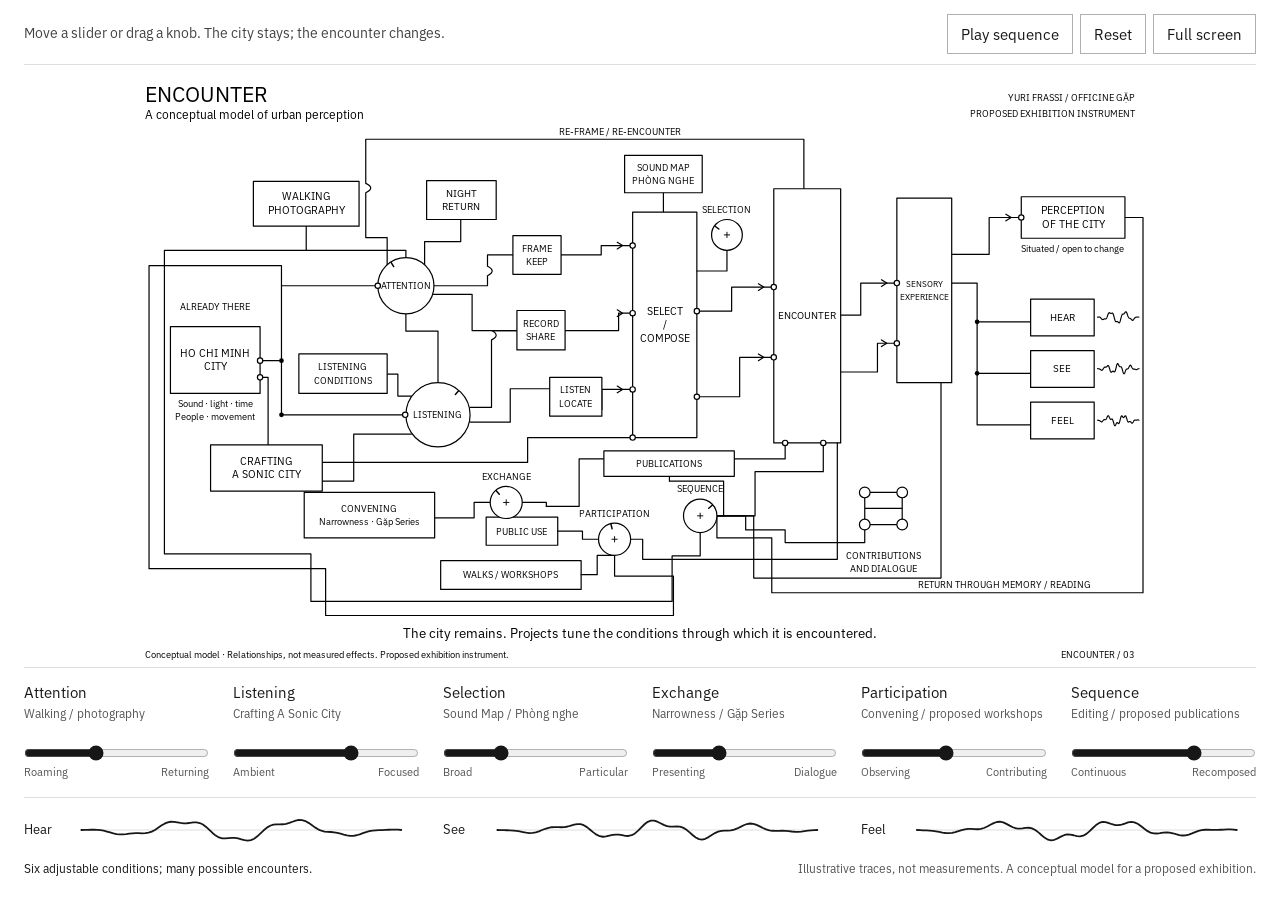
==== diagrams/Encounter_Interactive.html @ 81df7989 "Update portfolio imagery and encounter diagrams without document downloads" ====
<!doctype html>
<html lang="en">
<head>
<meta charset="utf-8">
<meta name="viewport" content="width=device-width,initial-scale=1">
<title>Encounter — interactive conceptual model</title>
<style>
@font-face{font-family:Plex;src:url([data-uri]) format('opentype');font-weight:100 900;font-display:swap}
*{box-sizing:border-box}html{color-scheme:light;background:#fff;color:#171717}body{margin:0;font-family:Plex,"IBM Plex Sans",Arial,sans-serif;font-size:15px;line-height:1.4}button,input{font:inherit}button{color:inherit;background:transparent;border:1px solid #b0b0b0;padding:8px 13px;cursor:pointer;min-height:40px;border-radius:0}button:hover{background:#eee}button:focus-visible,input:focus-visible{outline:3px solid #525252;outline-offset:4px}button[aria-pressed=true]{background:#171717;color:white;border-color:#171717}.shell{max-width:1600px;margin:auto;padding:14px 24px 20px}.toolbar{display:flex;align-items:center;gap:10px;justify-content:space-between;border-bottom:1px solid #ddd;padding-bottom:10px}.toolbar p{margin:0}.toolbar .hint{font-size:14px;color:#414141}.actions{display:flex;gap:7px;flex-shrink:0}.circuit{position:relative;margin:0 auto;max-width:1450px}.circuit>svg{display:block;width:100%;height:auto;max-height:calc(100vh - 298px);min-height:380px}.circuit [data-knob]{cursor:ns-resize;touch-action:none}.circuit [data-knob] .hit{stroke:none;fill:transparent}.circuit [data-knob][data-active=true]>circle:not(.hit){stroke-width:4}.circuit [data-knob]:hover>circle:not(.hit){stroke-width:3.5}.controls{display:grid;grid-template-columns:repeat(6,minmax(0,1fr));column-gap:24px;row-gap:16px;border-top:1px solid #ddd;padding-top:14px}.control label{display:block;font-size:15px;cursor:pointer}.control .project{font-size:12px;min-height:32px;line-height:1.3;margin:3px 0;color:#555}.control input{display:block;width:100%;height:24px;margin:0;accent-color:#171717;cursor:ew-resize}.ends{display:flex;justify-content:space-between;gap:6px;font-size:11px;color:#555}.traces{display:grid;grid-template-columns:repeat(3,1fr);gap:24px;align-items:center;border-top:1px solid #ddd;margin-top:17px;padding-top:9px}.trace{display:flex;align-items:center;gap:12px;font-size:13px}.trace svg{width:100%;height:46px;overflow:visible}.trace path{fill:none;stroke:currentColor;stroke-width:1.8;stroke-linecap:round;stroke-linejoin:round}.trace line{stroke:#dedede;stroke-width:1}.status{display:flex;align-items:baseline;justify-content:space-between;gap:24px;margin-top:8px;font-size:12px;color:#555}.status p{margin:0}.status #status{color:#171717}.sr-only{position:absolute;width:1px;height:1px;overflow:hidden;clip:rect(0,0,0,0);white-space:nowrap}.progress{height:2px;background:#eee;margin-top:9px}.progress span{display:block;background:#171717;width:0;height:2px}.paused .progress{visibility:hidden}@media(min-width:1700px){.circuit>svg{max-height:calc(100vh - 315px)}}@media(max-width:1050px){.shell{padding:12px 18px}.controls{grid-template-columns:repeat(3,minmax(0,1fr));gap:14px 22px}.control .project{min-height:16px}.circuit>svg{min-height:0;max-height:none}.status{align-items:flex-start}.toolbar .hint{max-width:410px}.ends{font-size:12px}}@media(max-width:580px){.shell{padding:12px}.toolbar{align-items:flex-start;flex-direction:column}.actions{width:100%}.actions button{flex:1}.controls{grid-template-columns:repeat(2,minmax(0,1fr));gap:16px}.project{min-height:30px!important}.traces{gap:12px}.trace{display:block}.trace svg{display:block;height:42px}.status{display:block}.status p+p{margin-top:5px}.toolbar .hint{font-size:13px}.circuit>svg{min-height:210px}.ends{font-size:11px}}@media print{.toolbar,.controls,.progress,.status{display:none}.circuit>svg{max-height:none}.shell{padding:0}.traces{break-inside:avoid}}
</style>
</head>
<body>
<main class="shell paused">
 <div class="toolbar">
  <p class="hint">Move a slider or drag a knob. The city stays; the encounter changes.</p>
  <div class="actions">
   <button id="play" type="button" aria-pressed="false">Play sequence</button>
   <button id="reset" type="button">Reset</button>
   <button id="fullscreen" type="button">Full screen</button>
  </div>
 </div>
 <figure class="circuit" aria-label="An interactive version of the Encounter circuit" id="circuit"><svg xmlns="http://www.w3.org/2000/svg" width="1600" height="900" viewBox="0 0 1600 900" role="img" aria-labelledby="title desc"><title id="title">Encounter — a circuit of urban perception</title><desc id="desc">A conceptual synthesizer circuit. Ho Chi Minh City feeds branching paths through attention, listening, selection, exchange, participation and sequence. Projects tune these connected conditions. Sensory experience informs perception; return routes allow material to be encountered again.</desc><rect width="1600" height="900" fill="white"/><g font-family="Plex, IBM Plex Sans, Arial, sans-serif" stroke-linejoin="round" stroke-linecap="round"><text x="60" y="55" text-anchor="start" font-size="32" font-weight="600" fill="black" stroke="none">ENCOUNTER</text><text x="60" y="81" text-anchor="start" font-size="18" font-weight="400" fill="black" stroke="none">A conceptual model of urban perception</text><text x="1540" y="54" text-anchor="end" font-size="14" font-weight="400" fill="black" stroke="none">YURI FRASSI / OFFICINE GẶP</text><text x="1540" y="78" text-anchor="end" font-size="14" font-weight="400" fill="black" stroke="none">PROPOSED EXHIBITION INSTRUMENT</text><path d="M1045 185V111H390V177Q405 184 390 191V258H422V299" fill="none" stroke="black" stroke-width="1.8"/><text x="770" y="105" text-anchor="middle" font-size="14" font-weight="400" fill="black" stroke="none">RE-FRAME / RE-ENCOUNTER</text><path d="M920 674H970V767H1250V475" fill="none" stroke="black" stroke-width="1.8"/><path d="M890 699V734H848V802H308V731H89V277H301" fill="none" stroke="black" stroke-width="1.8"/><path d="M762 733V764H850V823H330V753H66V300H264V330" fill="none" stroke="black" stroke-width="1.8"/><path d="M232 442H264V330H408" fill="none" stroke="black" stroke-width="1.8"/><path d="M264 442V523H449" fill="none" stroke="black" stroke-width="1.8"/><circle cx="264" cy="442" r="3.5" fill="black"/><circle cx="264" cy="523" r="3.5" fill="black"/><path d="M232 467H244V594H632V557H789" fill="none" stroke="black" stroke-width="1.8"/><path d="M301 241V277H450V299" fill="none" stroke="black" stroke-width="1.8"/><path d="M532 231V264H478V300" fill="none" stroke="black" stroke-width="1.8"/><path d="M450 372V398H498V475" fill="none" stroke="black" stroke-width="1.8"/><path d="M422 462H438V495H459" fill="none" stroke="black" stroke-width="1.8"/><path d="M325 622H372V552H458" fill="none" stroke="black" stroke-width="1.8"/><path d="M492 330H572V315Q586 308 572 301V284H610" fill="none" stroke="black" stroke-width="1.8"/><path d="M490 343H549V397H616" fill="none" stroke="black" stroke-width="1.8"/><path d="M546 512H578V411Q592 404 578 397H616" fill="none" stroke="black" stroke-width="1.8"/><path d="M546 534H606V484H665" fill="none" stroke="black" stroke-width="1.8"/><path d="M682 284H742V270H789" fill="none" stroke="black" stroke-width="1.8"/><path d="M688 397H768V371H789" fill="none" stroke="black" stroke-width="1.8"/><path d="M665 515H743V485H789" fill="none" stroke="black" stroke-width="1.8"/><path d="M835 191V220" fill="none" stroke="black" stroke-width="1.8"/><path d="M885 368H937V332H1000" fill="none" stroke="black" stroke-width="1.8"/><path d="M885 496H949V437H1000" fill="none" stroke="black" stroke-width="1.8"/><path d="M660 660H709V589H1017V565" fill="none" stroke="black" stroke-width="1.8"/><path d="M493 677H552V654H576" fill="none" stroke="black" stroke-width="1.8"/><path d="M915 674H972V608H1074V565" fill="none" stroke="black" stroke-width="1.8"/><path d="M844 615V622" fill="none" stroke="black" stroke-width="1.8"/><path d="M1100 374H1130V326H1184" fill="none" stroke="black" stroke-width="1.8"/><path d="M1100 459H1155V416H1184" fill="none" stroke="black" stroke-width="1.8"/><path d="M1266 283H1322V228H1370" fill="none" stroke="black" stroke-width="1.8"/><path d="M1266 326H1304V384H1384" fill="none" stroke="black" stroke-width="1.8"/><path d="M1304 384V461H1384" fill="none" stroke="black" stroke-width="1.8"/><path d="M1304 461V538H1384" fill="none" stroke="black" stroke-width="1.8"/><circle cx="1304" cy="384" r="3.5" fill="black"/><circle cx="1304" cy="461" r="3.5" fill="black"/><path d="M1136 639H1192V687H1136Z M1136 663H1192" fill="none" stroke="black" stroke-width="1.8"/><path d="M915 674H958V695H1017V714H1136V687" fill="none" stroke="black" stroke-width="1.8"/><path d="M1525 228H1552V789H997V707H915V674" fill="none" stroke="black" stroke-width="1.8"/><text x="1345" y="782" text-anchor="middle" font-size="14" font-weight="400" fill="black" stroke="none">RETURN THROUGH MEMORY / READING</text><rect x="98" y="391" width="134" height="100" fill="white" stroke="black" stroke-width="1.8"/><text x="165" y="436" text-anchor="middle" font-size="16" font-weight="600" fill="black" stroke="none">HO CHI MINH</text><text x="165" y="456" text-anchor="middle" font-size="16" font-weight="600" fill="black" stroke="none">CITY</text><text x="165" y="366" text-anchor="middle" font-size="14" font-weight="400" fill="black" stroke="none">ALREADY THERE</text><text x="165" y="511" text-anchor="middle" font-size="14" font-weight="400" fill="black" stroke="none">Sound · light · time</text><text x="165" y="530" text-anchor="middle" font-size="14" font-weight="400" fill="black" stroke="none">People · movement</text><rect x="222" y="174" width="158" height="67" fill="white" stroke="black" stroke-width="1.8"/><text x="301" y="202.5" text-anchor="middle" font-size="16" font-weight="600" fill="black" stroke="none">WALKING</text><text x="301" y="222.5" text-anchor="middle" font-size="16" font-weight="600" fill="black" stroke="none">PHOTOGRAPHY</text><rect x="481" y="173" width="104" height="58" fill="white" stroke="black" stroke-width="1.8"/><text x="533" y="197" text-anchor="middle" font-size="15" font-weight="600" fill="black" stroke="none">NIGHT</text><text x="533" y="217" text-anchor="middle" font-size="15" font-weight="600" fill="black" stroke="none">RETURN</text><rect x="158" y="568" width="167" height="69" fill="white" stroke="black" stroke-width="1.8"/><text x="241.5" y="597.5" text-anchor="middle" font-size="16" font-weight="600" fill="black" stroke="none">CRAFTING</text><text x="241.5" y="617.5" text-anchor="middle" font-size="16" font-weight="600" fill="black" stroke="none">A SONIC CITY</text><rect x="290" y="432" width="132" height="59" fill="white" stroke="black" stroke-width="1.8"/><text x="356" y="456.5" text-anchor="middle" font-size="14" font-weight="600" fill="black" stroke="none">LISTENING</text><text x="356" y="476.5" text-anchor="middle" font-size="14" font-weight="600" fill="black" stroke="none">CONDITIONS</text><rect x="610" y="255" width="72" height="58" fill="white" stroke="black" stroke-width="1.8"/><text x="646" y="279" text-anchor="middle" font-size="14" font-weight="600" fill="black" stroke="none">FRAME</text><text x="646" y="299" text-anchor="middle" font-size="14" font-weight="600" fill="black" stroke="none">KEEP</text><rect x="616" y="367" width="72" height="59" fill="white" stroke="black" stroke-width="1.8"/><text x="652" y="391.5" text-anchor="middle" font-size="14" font-weight="600" fill="black" stroke="none">RECORD</text><text x="652" y="411.5" text-anchor="middle" font-size="14" font-weight="600" fill="black" stroke="none">SHARE</text><rect x="665" y="467" width="78" height="58" fill="white" stroke="black" stroke-width="1.8"/><text x="704" y="491" text-anchor="middle" font-size="14" font-weight="600" fill="black" stroke="none">LISTEN</text><text x="704" y="511" text-anchor="middle" font-size="14" font-weight="600" fill="black" stroke="none">LOCATE</text><rect x="777" y="135" width="116" height="56" fill="white" stroke="black" stroke-width="1.8"/><text x="835" y="158" text-anchor="middle" font-size="14" font-weight="600" fill="black" stroke="none">SOUND MAP</text><text x="835" y="178" text-anchor="middle" font-size="14" font-weight="600" fill="black" stroke="none">PHÒNG NGHE</text><rect x="789" y="220" width="96" height="337" fill="white" stroke="black" stroke-width="1.8"/><text x="837" y="373.5" text-anchor="middle" font-size="16" font-weight="600" fill="black" stroke="none">SELECT</text><text x="837" y="393.5" text-anchor="middle" font-size="16" font-weight="600" fill="black" stroke="none">/</text><text x="837" y="413.5" text-anchor="middle" font-size="16" font-weight="600" fill="black" stroke="none">COMPOSE</text><rect x="1000" y="185" width="100" height="380" fill="white" stroke="black" stroke-width="1.8"/><text x="1050" y="380" text-anchor="middle" font-size="15" font-weight="600" fill="black" stroke="none">ENCOUNTER</text><rect x="1184" y="199" width="82" height="276" fill="white" stroke="black" stroke-width="1.8"/><text x="1225" y="332" text-anchor="middle" font-size="12.5" font-weight="600" fill="black" stroke="none">SENSORY</text><text x="1225" y="352" text-anchor="middle" font-size="12.5" font-weight="600" fill="black" stroke="none">EXPERIENCE</text><rect x="1370" y="197" width="155" height="62" fill="white" stroke="black" stroke-width="1.8"/><text x="1447.5" y="223" text-anchor="middle" font-size="16" font-weight="600" fill="black" stroke="none">PERCEPTION</text><text x="1447.5" y="243" text-anchor="middle" font-size="16" font-weight="600" fill="black" stroke="none">OF THE CITY</text><text x="1447" y="279" text-anchor="middle" font-size="14" font-weight="400" fill="black" stroke="none">Situated / open to change</text><rect x="1384" y="350" width="95" height="55" fill="white" stroke="black" stroke-width="1.8"/><text x="1431.5" y="382.5" text-anchor="middle" font-size="15" font-weight="600" fill="black" stroke="none">HEAR</text><rect x="1384" y="427" width="95" height="55" fill="white" stroke="black" stroke-width="1.8"/><text x="1431.5" y="459.5" text-anchor="middle" font-size="15" font-weight="600" fill="black" stroke="none">SEE</text><rect x="1384" y="504" width="95" height="55" fill="white" stroke="black" stroke-width="1.8"/><text x="1431.5" y="536.5" text-anchor="middle" font-size="15" font-weight="600" fill="black" stroke="none">FEEL</text><rect x="298" y="639" width="195" height="68" fill="white" stroke="black" stroke-width="1.8"/><text x="395.5" y="668" text-anchor="middle" font-size="14" font-weight="600" fill="black" stroke="none">CONVENING</text><text x="395.5" y="688" text-anchor="middle" font-size="14" font-weight="600" fill="black" stroke="none">Narrowness · Gặp Series</text><rect x="746" y="577" width="195" height="38" fill="white" stroke="black" stroke-width="1.8"/><text x="843.5" y="601" text-anchor="middle" font-size="14" font-weight="600" fill="black" stroke="none">PUBLICATIONS</text><rect x="502" y="741" width="210" height="43" fill="white" stroke="black" stroke-width="1.8"/><text x="607" y="767.5" text-anchor="middle" font-size="14" font-weight="600" fill="black" stroke="none">WALKS / WORKSHOPS</text><rect x="570" y="676" width="107" height="42" fill="white" stroke="black" stroke-width="1.8"/><text x="623.5" y="702" text-anchor="middle" font-size="14" font-weight="600" fill="black" stroke="none">PUBLIC USE</text><path d="M930 277V308H885" fill="none" stroke="black" stroke-width="1.8"/><path d="M786 709H804V739H1095V565" fill="none" stroke="black" stroke-width="1.8"/><path d="M677 697H714V709H738" fill="none" stroke="black" stroke-width="1.8"/><path d="M712 762H736V733H762" fill="none" stroke="black" stroke-width="1.8"/><path d="M624 654H660V660" fill="none" stroke="black" stroke-width="1.8"/><path d="M844 622H925V674H915" fill="none" stroke="black" stroke-width="1.8"/><g data-knob="0" role="button" tabindex="0" aria-label="Adjust attention"><circle cx="450" cy="330" r="42" fill="white" stroke="black" stroke-width="1.8"/><path d="M480.0480314230156 314.0903863151405L486.23439083363644 310.8148776153165" fill="none" stroke="black" stroke-width="2.2"/><text x="450" y="335" text-anchor="middle" font-size="14" font-weight="600" fill="black" stroke="none">ATTENTION</text></g><g data-knob="1" role="button" tabindex="0" aria-label="Adjust listening"><circle cx="498" cy="523" r="48" fill="white" stroke="black" stroke-width="1.8"/><path d="M469.27494808947245 495.1634881363074L464.2480640051301 490.2920985601612" fill="none" stroke="black" stroke-width="2.2"/><text x="498" y="528" text-anchor="middle" font-size="14" font-weight="600" fill="black" stroke="none">LISTENING</text></g><g data-knob="2" role="button" tabindex="0" aria-label="Adjust selection"><circle cx="930" cy="254" r="23" fill="white" stroke="black" stroke-width="1.8"/><path d="M940.2682065889303 243.06547058867883L945.0600363304311 237.96269019672894" fill="none" stroke="black" stroke-width="2.2"/><text x="930" y="221" text-anchor="middle" font-size="14" font-weight="600" fill="black" stroke="none">SELECTION</text><path d="M926 254H934 M930 250V258" fill="none" stroke="black" stroke-width="1.4"/></g><g data-knob="3" role="button" tabindex="0" aria-label="Adjust exchange"><circle cx="600" cy="654" r="24" fill="white" stroke="black" stroke-width="1.8"/><path d="M612.0017771140873 643.4190101548215L617.2525546015006 638.789827097556" fill="none" stroke="black" stroke-width="2.2"/><text x="600" y="620" text-anchor="middle" font-size="14" font-weight="600" fill="black" stroke="none">EXCHANGE</text><path d="M596 654H604 M600 650V658" fill="none" stroke="black" stroke-width="1.4"/></g><g data-knob="4" role="button" tabindex="0" aria-label="Adjust participation"><circle cx="762" cy="709" r="24" fill="white" stroke="black" stroke-width="1.8"/><path d="M776.1402500814191 701.5131229718309L782.3266094920399 698.2376142720068" fill="none" stroke="black" stroke-width="2.2"/><text x="762" y="675" text-anchor="middle" font-size="14" font-weight="600" fill="black" stroke="none">PARTICIPATION</text><path d="M758 709H766 M762 705V713" fill="none" stroke="black" stroke-width="1.4"/></g><g data-knob="5" role="button" tabindex="0" aria-label="Adjust sequence"><circle cx="890" cy="674" r="25" fill="white" stroke="black" stroke-width="1.8"/><path d="M875.367385540933 665.3462959322437L869.3421913519054 661.7830060219911" fill="none" stroke="black" stroke-width="2.2"/><text x="890" y="639" text-anchor="middle" font-size="14" font-weight="600" fill="black" stroke="none">SEQUENCE</text><path d="M886 674H894 M890 670V678" fill="none" stroke="black" stroke-width="1.4"/></g><text x="1164" y="739" text-anchor="middle" font-size="14" font-weight="400" fill="black" stroke="none">CONTRIBUTIONS</text><text x="1164" y="758" text-anchor="middle" font-size="14" font-weight="400" fill="black" stroke="none">AND DIALOGUE</text><circle cx="1136" cy="639" r="8" fill="white" stroke="black" stroke-width="1.8"/><circle cx="1192" cy="639" r="8" fill="white" stroke="black" stroke-width="1.8"/><circle cx="1136" cy="687" r="8" fill="white" stroke="black" stroke-width="1.8"/><circle cx="1192" cy="687" r="8" fill="white" stroke="black" stroke-width="1.8"/><circle cx="232" cy="442" r="4" fill="white" stroke="black" stroke-width="1.8"/><circle cx="232" cy="467" r="4" fill="white" stroke="black" stroke-width="1.8"/><circle cx="408" cy="330" r="4" fill="white" stroke="black" stroke-width="1.8"/><circle cx="449" cy="523" r="4" fill="white" stroke="black" stroke-width="1.8"/><circle cx="789" cy="270" r="4" fill="white" stroke="black" stroke-width="1.8"/><circle cx="789" cy="371" r="4" fill="white" stroke="black" stroke-width="1.8"/><circle cx="789" cy="485" r="4" fill="white" stroke="black" stroke-width="1.8"/><circle cx="789" cy="557" r="4" fill="white" stroke="black" stroke-width="1.8"/><circle cx="885" cy="368" r="4" fill="white" stroke="black" stroke-width="1.8"/><circle cx="885" cy="496" r="4" fill="white" stroke="black" stroke-width="1.8"/><circle cx="1000" cy="332" r="4" fill="white" stroke="black" stroke-width="1.8"/><circle cx="1000" cy="437" r="4" fill="white" stroke="black" stroke-width="1.8"/><circle cx="1017" cy="565" r="4" fill="white" stroke="black" stroke-width="1.8"/><circle cx="1074" cy="565" r="4" fill="white" stroke="black" stroke-width="1.8"/><circle cx="1184" cy="326" r="4" fill="white" stroke="black" stroke-width="1.8"/><circle cx="1184" cy="416" r="4" fill="white" stroke="black" stroke-width="1.8"/><circle cx="1370" cy="228" r="4" fill="white" stroke="black" stroke-width="1.8"/><path d="M766 265L774 270L766 275" fill="none" stroke="black" stroke-width="1.8"/><path d="M766 366L774 371L766 376" fill="none" stroke="black" stroke-width="1.8"/><path d="M766 480L774 485L766 490" fill="none" stroke="black" stroke-width="1.8"/><path d="M977 327L985 332L977 337" fill="none" stroke="black" stroke-width="1.8"/><path d="M977 432L985 437L977 442" fill="none" stroke="black" stroke-width="1.8"/><path d="M1161 321L1169 326L1161 331" fill="none" stroke="black" stroke-width="1.8"/><path d="M1161 411L1169 416L1161 421" fill="none" stroke="black" stroke-width="1.8"/><path d="M1347 223L1355 228L1347 233" fill="none" stroke="black" stroke-width="1.8"/><path d="M1484 377.00L1485 377.18L1486 377.64L1487 378.24L1488 378.80L1489 379.20L1490 379.48L1491 379.71L1492 380.02L1493 380.40L1494 380.72L1495 380.74L1496 380.16L1497 378.82L1498 376.78L1499 374.34L1500 371.96L1501 370.12L1502 369.11L1503 368.95L1504 369.40L1505 370.07L1506 370.61L1507 370.90L1508 371.09L1509 371.55L1510 372.70L1511 374.79L1512 377.73L1513 381.11L1514 384.30L1515 386.65L1516 387.77L1517 387.62L1518 386.51L1519 384.96L1520 383.48L1521 382.37L1522 381.59L1523 380.86L1524 379.81L1525 378.17L1526 375.95L1527 373.42L1528 371.09L1529 369.45L1530 368.80L1531 369.19L1532 370.35L1533 371.87L1534 373.34L1535 374.50L1536 375.29L1537 375.85L1538 376.35L1539 376.93L1540 377.57L1541 378.15L1542 378.51L1543 378.51L1544 378.17L1545 377.59L1546 377.00" fill="none" stroke="black" stroke-width="1.7"/><path d="M1484 454.00L1485 454.15L1486 454.52L1487 454.97L1488 455.31L1489 455.48L1490 455.52L1491 455.55L1492 455.71L1493 456.06L1494 456.46L1495 456.65L1496 456.34L1497 455.32L1498 453.66L1499 451.64L1500 449.74L1501 448.40L1502 447.92L1503 448.27L1504 449.15L1505 450.11L1506 450.75L1507 450.93L1508 450.80L1509 450.79L1510 451.35L1511 452.79L1512 455.06L1513 457.77L1514 460.28L1515 461.97L1516 462.46L1517 461.73L1518 460.16L1519 458.35L1520 456.83L1521 455.91L1522 455.54L1523 455.40L1524 455.03L1525 454.10L1526 452.57L1527 450.69L1528 448.95L1529 447.82L1530 447.61L1531 448.34L1532 449.73L1533 451.32L1534 452.70L1535 453.62L1536 454.05L1537 454.18L1538 454.24L1539 454.40L1540 454.71L1541 455.05L1542 455.25L1543 455.20L1544 454.88L1545 454.42L1546 454.00" fill="none" stroke="black" stroke-width="1.7"/><path d="M1484 531.00L1485 531.11L1486 531.42L1487 531.85L1488 532.34L1489 532.83L1490 533.30L1491 533.80L1492 534.35L1493 534.92L1494 535.43L1495 535.76L1496 535.76L1497 535.32L1498 534.44L1499 533.23L1500 531.86L1501 530.51L1502 529.30L1503 528.26L1504 527.32L1505 526.34L1506 525.23L1507 524.00L1508 522.79L1509 521.80L1510 521.28L1511 521.39L1512 522.15L1513 523.44L1514 525.02L1515 526.63L1516 528.10L1517 529.38L1518 530.54L1519 531.73L1520 533.08L1521 534.61L1522 536.23L1523 537.72L1524 538.85L1525 539.42L1526 539.39L1527 538.83L1528 537.94L1529 536.94L1530 535.97L1531 535.13L1532 534.36L1533 533.58L1534 532.71L1535 531.74L1536 530.73L1537 529.81L1538 529.11L1539 528.72L1540 528.66L1541 528.87L1542 529.24L1543 529.69L1544 530.14L1545 530.58L1546 531.00" fill="none" stroke="black" stroke-width="1.7"/><text x="800" y="857" text-anchor="middle" font-size="20" font-weight="400" fill="black" stroke="none">The city remains. Projects tune the conditions through which it is encountered.</text><text x="60" y="886" text-anchor="start" font-size="14" font-weight="400" fill="black" stroke="none">Conceptual model · Relationships, not measured effects. Proposed exhibition instrument.</text><text x="1540" y="886" text-anchor="end" font-size="14" font-weight="400" fill="black" stroke="none">ENCOUNTER / 03</text></g></svg></figure>
 <div class="controls" aria-label="Encounter conditions">
  <div class="control"><label for="control-0">Attention</label><p class="project">Walking / photography</p><input id="control-0" type="range" min="0" max="100" step="1" value="50" aria-label="Attention" aria-describedby="end-0"><div class="ends" id="end-0"><span>Roaming</span><span>Returning</span></div></div>
<div class="control"><label for="control-1">Listening</label><p class="project">Crafting A Sonic City</p><input id="control-1" type="range" min="0" max="100" step="1" value="50" aria-label="Listening" aria-describedby="end-1"><div class="ends" id="end-1"><span>Ambient</span><span>Focused</span></div></div>
<div class="control"><label for="control-2">Selection</label><p class="project">Sound Map / Phòng nghe</p><input id="control-2" type="range" min="0" max="100" step="1" value="50" aria-label="Selection" aria-describedby="end-2"><div class="ends" id="end-2"><span>Broad</span><span>Particular</span></div></div>
<div class="control"><label for="control-3">Exchange</label><p class="project">Narrowness / Gặp Series</p><input id="control-3" type="range" min="0" max="100" step="1" value="50" aria-label="Exchange" aria-describedby="end-3"><div class="ends" id="end-3"><span>Presenting</span><span>Dialogue</span></div></div>
<div class="control"><label for="control-4">Participation</label><p class="project">Convening / proposed workshops</p><input id="control-4" type="range" min="0" max="100" step="1" value="50" aria-label="Participation" aria-describedby="end-4"><div class="ends" id="end-4"><span>Observing</span><span>Contributing</span></div></div>
<div class="control"><label for="control-5">Sequence</label><p class="project">Editing / proposed publications</p><input id="control-5" type="range" min="0" max="100" step="1" value="50" aria-label="Sequence" aria-describedby="end-5"><div class="ends" id="end-5"><span>Continuous</span><span>Recomposed</span></div></div>
 </div>
 <div class="traces" aria-label="Illustrative sensory traces, without units or measured effects">
  <div class="trace">Hear<svg viewBox="0 0 320 46" role="img" aria-label="Illustrative hearing trace"><line x1="0" y1="23" x2="320" y2="23"/><path id="trace-0"/></svg></div>
  <div class="trace">See<svg viewBox="0 0 320 46" role="img" aria-label="Illustrative seeing trace"><line x1="0" y1="23" x2="320" y2="23"/><path id="trace-1"/></svg></div>
  <div class="trace">Feel<svg viewBox="0 0 320 46" role="img" aria-label="Illustrative feeling trace"><line x1="0" y1="23" x2="320" y2="23"/><path id="trace-2"/></svg></div>
 </div>
 <div class="status">
  <p id="status" role="status" aria-live="polite">Six adjustable conditions; many possible encounters.</p>
  <p>Illustrative traces, not measurements. A conceptual model for a proposed exhibition.</p>
 </div>
 <div class="progress" aria-hidden="true"><span id="progress"></span></div>
 <p class="sr-only">Sliders use arrow keys for small changes, Page Up and Page Down for larger changes, Home and End for the endpoints. The illustrated controls represent project arrangements, not measured psychological variables. Ho Chi Minh City remains unchanged while controls alter the illustrative output traces.</p>
</main>
<script>
'use strict';
const config = [{"name": "Attention", "x": 450, "y": 330, "r": 42, "project": "Walking / photography", "ends": ["Roaming", "Returning"], "description": "walking and photography arrange looking and returning."}, {"name": "Listening", "x": 498, "y": 523, "r": 48, "project": "Crafting A Sonic City", "ends": ["Ambient", "Focused"], "description": "Crafting A Sonic City arranges conditions for listening."}, {"name": "Selection", "x": 930, "y": 254, "r": 23, "project": "Sound Map / Phòng nghe", "ends": ["Broad", "Particular"], "description": "the Sound Map and Phòng nghe arrange recording and retrieval."}, {"name": "Exchange", "x": 600, "y": 654, "r": 24, "project": "Narrowness / Gặp Series", "ends": ["Presenting", "Dialogue"], "description": "Narrowness and the Gặp Series arrange meeting and dialogue."}, {"name": "Participation", "x": 762, "y": 709, "r": 24, "project": "Convening / proposed workshops", "ends": ["Observing", "Contributing"], "description": "contributing is a possible condition, not a transfer of authority."}, {"name": "Sequence", "x": 890, "y": 674, "r": 25, "project": "Editing / proposed publications", "ends": ["Continuous", "Recomposed"], "description": "editing and proposed publications arrange later encounters."}];
const initial=[.38,.65,.30,.35,.45,.68], target=[.73,.33,.66,.68,.73,.28];
const windows=[[5,8],[8,12],[12,15],[15,18],[18,20],[20,22]];
let values=initial.slice(), playing=false, elapsed=0, previous=0, raf=0, selected=-1, dragging=null;
const shell=document.querySelector('.shell'), svg=document.querySelector('#circuit>svg'), status=document.getElementById('status'), play=document.getElementById('play');
const groups=[...svg.querySelectorAll('[data-knob]')], inputs=config.map((_,i)=>document.getElementById('control-'+i));
const svgNS='http://www.w3.org/2000/svg';
// The shared drawing stays intact. Only the six pointers and illustrative outputs change.
const circuitPaths=[...svg.querySelectorAll('path')];
const smallTraces=circuitPaths.slice(-3);
groups.forEach((g,i)=>{
 g.removeAttribute('role');g.removeAttribute('tabindex');g.setAttribute('aria-hidden','true');
 const hit=document.createElementNS(svgNS,'circle');hit.setAttribute('cx',config[i].x);hit.setAttribute('cy',config[i].y);hit.setAttribute('r',Math.max(config[i].r,33));hit.setAttribute('class','hit');g.append(hit);
});
function smooth(v){v=Math.max(0,Math.min(1,v));return v*v*(3-2*v)}
function wave(j,k){
 // Each condition participates in the mixture. These visual transformations are an analogy,
 // not a model fitted to evidence and not a prediction of a participant's experience.
 const v=values;
 const amplitudes=[.28+.45*v[1]+.18*v[4],.27+.43*v[0]+.2*v[2],.29+.38*v[3]+.22*v[4]];
 const frequency=[.10+.14*v[2]+.05*v[5],.10+.11*v[5]+.07*v[1],.09+.12*v[4]+.06*v[0]][j];
 const phase=(v[3]-v[5])*2.3+j*.6;
 const texture=.15+.38*v[(j+3)%6]+.16*v[(j+4)%6];
 return Math.sin(Math.PI*k/100)*(amplitudes[j]*Math.sin(k*frequency+phase)+texture*.42*Math.sin(k*.59+v[(j+2)%6]*5));
}
function draw(){
 values.forEach((v,i)=>{
  const k=config[i], a=(-135+270*v)*Math.PI/180;
  groups[i].querySelector('path').setAttribute('d',`M${k.x+Math.sin(a)*(k.r-8)} ${k.y-Math.cos(a)*(k.r-8)}L${k.x+Math.sin(a)*(k.r-1)} ${k.y-Math.cos(a)*(k.r-1)}`);
  groups[i].dataset.active=String(selected===i);groups[i].dataset.position=v.toFixed(3);
  inputs[i].value=Math.round(v*100);inputs[i].setAttribute('aria-valuetext',v<.34?config[i].ends[0]:v>.66?config[i].ends[1]:'Between '+config[i].ends[0].toLowerCase()+' and '+config[i].ends[1].toLowerCase());
 });
 for(let j=0;j<3;j++){
  let large='',small='';
  for(let k=0;k<=100;k++){const y=wave(j,k);large+=(k?'L':'M')+(k*3.2).toFixed(2)+' '+(23+16*y).toFixed(2);small+=(k?'L':'M')+(1484+k*.62).toFixed(2)+' '+(377+j*77+13*y).toFixed(2)}
  document.getElementById('trace-'+j).setAttribute('d',large);smallTraces[j].setAttribute('d',small);
 }
 document.getElementById('progress').style.width=(elapsed/32*100)+'%';
}
function pause(){playing=false;cancelAnimationFrame(raf);play.textContent='Play sequence';play.setAttribute('aria-pressed','false');shell.classList.add('paused')}
function select(i){selected=i;status.textContent=config[i].name+' — '+config[i].description;draw()}
function set(i,v){pause();elapsed=0;values[i]=Math.max(0,Math.min(1,v));select(i)}
inputs.forEach((input,i)=>{
 input.addEventListener('input',()=>set(i,Number(input.value)/100));
 input.addEventListener('focus',()=>select(i));
 input.addEventListener('keydown',e=>{if(e.key==='PageUp'||e.key==='PageDown'){e.preventDefault();set(i,values[i]+(e.key==='PageUp'?.1:-.1))}});
});
groups.forEach((group,i)=>{
 group.addEventListener('pointerdown',e=>{
  e.preventDefault();pause();inputs[i].focus({preventScroll:true});dragging={id:e.pointerId,index:i,y:e.clientY,x:e.clientX,value:values[i]};group.setPointerCapture(e.pointerId);select(i);
 });
 group.addEventListener('pointermove',e=>{if(dragging&&dragging.id===e.pointerId)set(i,dragging.value+(dragging.y-e.clientY+e.clientX-dragging.x)/180)});
 const end=e=>{if(dragging&&dragging.id===e.pointerId){dragging=null;if(group.hasPointerCapture(e.pointerId))group.releasePointerCapture(e.pointerId)}};
 group.addEventListener('pointerup',end);group.addEventListener('pointercancel',end);
});
const stageMessages=[
 [0,'The city is already there. Many encounters are possible.'],
 [5,'Attention — walking and photography arrange looking and returning.'],
 [8,'Listening — Crafting A Sonic City arranges conditions for listening.'],
 [12,'Selection — the Sound Map and Phòng nghe arrange recording and retrieval.'],
 [15,'Exchange — Narrowness and the Gặp Series arrange meeting and dialogue.'],
 [18,'Participation — contributing is a possible condition, not a transfer of authority.'],
 [20,'Sequence — editing and proposed publications arrange later encounters.'],
 [22,'The combined conditions alter the illustrative sensory traces.'],
 [26,'A proposed room-scale instrument: encounter conditions, sensory experience, perception.']
];
let lastStage=-1;
function tick(time){
 if(!playing)return;if(previous)elapsed+=Math.min(.12,(time-previous)/1000);previous=time;
 values=initial.map((v,i)=>v+(target[i]-v)*smooth((elapsed-windows[i][0])/(windows[i][1]-windows[i][0])));
 selected=windows.findIndex(w=>elapsed>=w[0]&&elapsed<w[1]);
 const stage=stageMessages.findLastIndex(m=>elapsed>=m[0]);if(stage!==lastStage){status.textContent=stageMessages[stage][1];lastStage=stage}
 draw();if(elapsed>=32){pause();elapsed=32;selected=-1;draw();status.textContent='Sequence complete. Adjust any condition to explore another encounter.';return}raf=requestAnimationFrame(tick);
}
play.addEventListener('click',()=>{
 if(playing){pause();status.textContent='Sequence paused. Continue playing or adjust any condition.';return}
 if(elapsed>=32||elapsed===0){elapsed=0;values=initial.slice();lastStage=-1}
 playing=true;previous=0;play.textContent='Pause';play.setAttribute('aria-pressed','true');shell.classList.remove('paused');raf=requestAnimationFrame(tick);
});
document.getElementById('reset').addEventListener('click',()=>{pause();values=initial.slice();elapsed=0;selected=-1;lastStage=-1;draw();status.textContent='Reset. Six adjustable conditions; many possible encounters.'});
document.getElementById('fullscreen').addEventListener('click',async()=>{try{if(document.fullscreenElement)await document.exitFullscreen();else await document.documentElement.requestFullscreen()}catch{status.textContent='Use your browser’s full-screen command to enlarge the circuit.'}});
document.addEventListener('fullscreenchange',()=>{document.getElementById('fullscreen').textContent=document.fullscreenElement?'Exit full screen':'Full screen'});
document.addEventListener('visibilitychange',()=>{if(document.hidden&&playing){pause();status.textContent='Sequence paused while this view is hidden.'}});
draw();
</script>
</body>
</html>
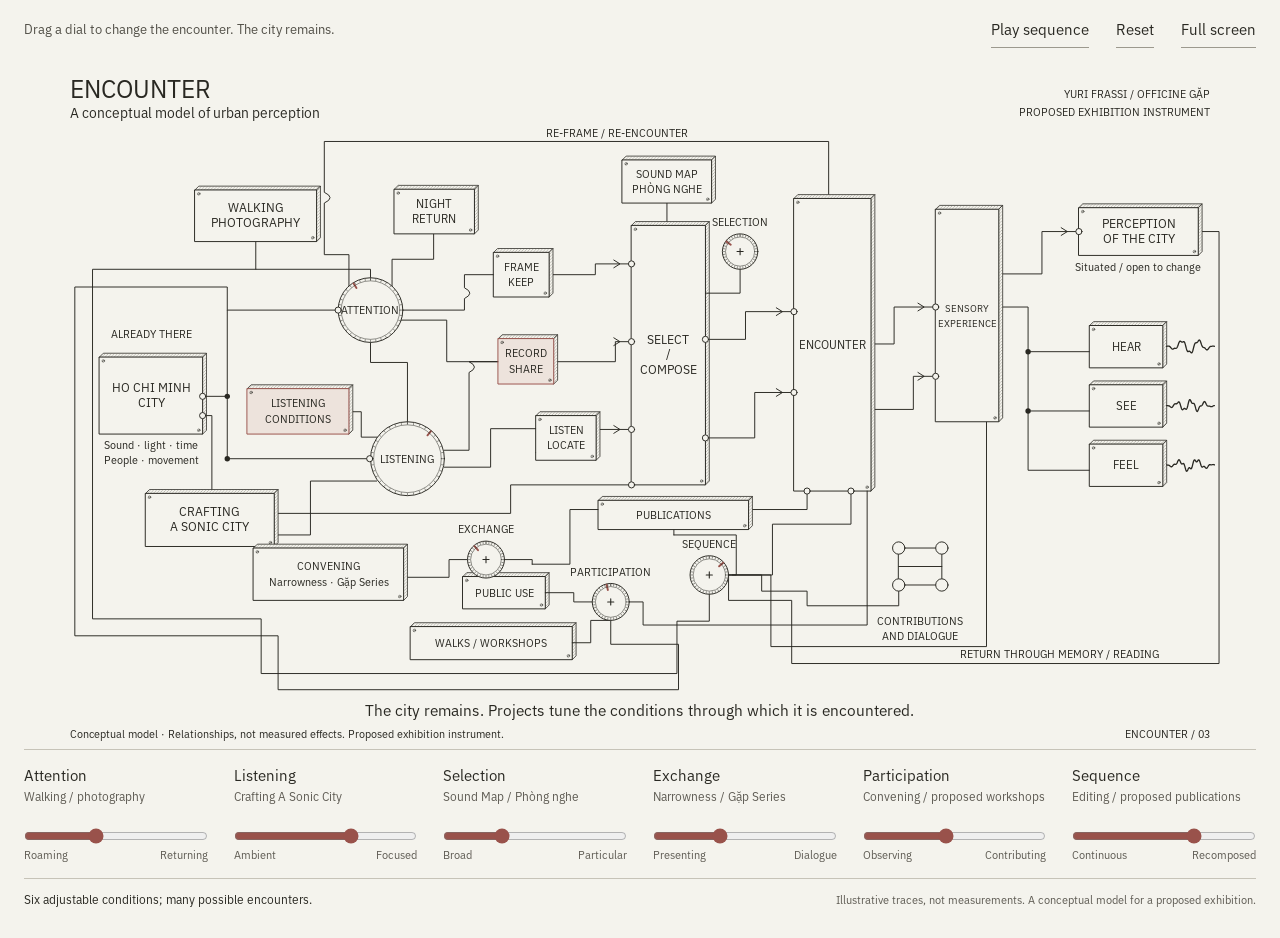
==== commit 680c23c4: "Embed encounter instrument with technical manual illustration style" ====
--- a/diagrams/Encounter_Interactive.html
+++ b/diagrams/Encounter_Interactive.html
@@ -7,19 +7,44 @@
 <style>
 @font-face{font-family:Plex;src:url([data-uri]) format('opentype');font-weight:100 900;font-display:swap}
 *{box-sizing:border-box}html{color-scheme:light;background:#fff;color:#171717}body{margin:0;font-family:Plex,"IBM Plex Sans",Arial,sans-serif;font-size:15px;line-height:1.4}button,input{font:inherit}button{color:inherit;background:transparent;border:1px solid #b0b0b0;padding:8px 13px;cursor:pointer;min-height:40px;border-radius:0}button:hover{background:#eee}button:focus-visible,input:focus-visible{outline:3px solid #525252;outline-offset:4px}button[aria-pressed=true]{background:#171717;color:white;border-color:#171717}.shell{max-width:1600px;margin:auto;padding:14px 24px 20px}.toolbar{display:flex;align-items:center;gap:10px;justify-content:space-between;border-bottom:1px solid #ddd;padding-bottom:10px}.toolbar p{margin:0}.toolbar .hint{font-size:14px;color:#414141}.actions{display:flex;gap:7px;flex-shrink:0}.circuit{position:relative;margin:0 auto;max-width:1450px}.circuit>svg{display:block;width:100%;height:auto;max-height:calc(100vh - 298px);min-height:380px}.circuit [data-knob]{cursor:ns-resize;touch-action:none}.circuit [data-knob] .hit{stroke:none;fill:transparent}.circuit [data-knob][data-active=true]>circle:not(.hit){stroke-width:4}.circuit [data-knob]:hover>circle:not(.hit){stroke-width:3.5}.controls{display:grid;grid-template-columns:repeat(6,minmax(0,1fr));column-gap:24px;row-gap:16px;border-top:1px solid #ddd;padding-top:14px}.control label{display:block;font-size:15px;cursor:pointer}.control .project{font-size:12px;min-height:32px;line-height:1.3;margin:3px 0;color:#555}.control input{display:block;width:100%;height:24px;margin:0;accent-color:#171717;cursor:ew-resize}.ends{display:flex;justify-content:space-between;gap:6px;font-size:11px;color:#555}.traces{display:grid;grid-template-columns:repeat(3,1fr);gap:24px;align-items:center;border-top:1px solid #ddd;margin-top:17px;padding-top:9px}.trace{display:flex;align-items:center;gap:12px;font-size:13px}.trace svg{width:100%;height:46px;overflow:visible}.trace path{fill:none;stroke:currentColor;stroke-width:1.8;stroke-linecap:round;stroke-linejoin:round}.trace line{stroke:#dedede;stroke-width:1}.status{display:flex;align-items:baseline;justify-content:space-between;gap:24px;margin-top:8px;font-size:12px;color:#555}.status p{margin:0}.status #status{color:#171717}.sr-only{position:absolute;width:1px;height:1px;overflow:hidden;clip:rect(0,0,0,0);white-space:nowrap}.progress{height:2px;background:#eee;margin-top:9px}.progress span{display:block;background:#171717;width:0;height:2px}.paused .progress{visibility:hidden}@media(min-width:1700px){.circuit>svg{max-height:calc(100vh - 315px)}}@media(max-width:1050px){.shell{padding:12px 18px}.controls{grid-template-columns:repeat(3,minmax(0,1fr));gap:14px 22px}.control .project{min-height:16px}.circuit>svg{min-height:0;max-height:none}.status{align-items:flex-start}.toolbar .hint{max-width:410px}.ends{font-size:12px}}@media(max-width:580px){.shell{padding:12px}.toolbar{align-items:flex-start;flex-direction:column}.actions{width:100%}.actions button{flex:1}.controls{grid-template-columns:repeat(2,minmax(0,1fr));gap:16px}.project{min-height:30px!important}.traces{gap:12px}.trace{display:block}.trace svg{display:block;height:42px}.status{display:block}.status p+p{margin-top:5px}.toolbar .hint{font-size:13px}.circuit>svg{min-height:210px}.ends{font-size:11px}}@media print{.toolbar,.controls,.progress,.status{display:none}.circuit>svg{max-height:none}.shell{padding:0}.traces{break-inside:avoid}}
+
+/* Fine ink, open housings and plain paper: the illustration is the interface. */
+html,body{background:#f4f3ed;color:#292822}
+.shell{max-width:1680px;padding:0 24px 18px}
+.toolbar{border:0;padding:12px 0 8px;align-items:center}
+.toolbar .hint{font-size:13px;color:#514f47}
+button{border:0;border-bottom:1px solid #9c998e;padding:6px 0;margin-left:20px;min-height:36px;white-space:nowrap}
+.actions button{flex:none}
+button:hover{background:transparent;border-color:#292822}
+button[aria-pressed=true]{background:transparent;color:#99524b;border-color:#99524b}
+.circuit{max-width:none;margin:0;overflow-x:auto;overscroll-behavior-x:contain}
+.circuit>svg{max-height:none;min-height:0;width:100%;height:auto}
+.circuit [data-knob]{outline:none}
+.circuit [data-knob]:focus-visible>circle:not(.hit){stroke:#99524b;stroke-width:2}
+.circuit [data-knob][data-active=true]>circle:not(.hit),.circuit [data-knob]:hover>circle:not(.hit){stroke-width:2;stroke:#99524b}
+.controls{border-top:1px solid #c6c3b8;column-gap:26px;padding-top:15px}
+.control label{font-size:15px}.control .project{font-size:12px;color:#5e5b53}
+.control input{accent-color:#99524b;height:24px}
+.ends{color:#5e5b53}.traces{display:none}
+.status{border-top:1px solid #c6c3b8;padding-top:12px;margin-top:15px;line-height:1.5;color:#5e5b53}
+.status #status{color:#292822;max-width:56%}.status p+p{max-width:40%;font-size:11px}
+.progress{background:#d8d5ca}.progress span{background:#99524b}
+.embedded .shell{padding:0 0 18px}.embedded #fullscreen{display:none}
+@media(max-width:700px){.shell{padding:0 12px 14px}.toolbar{flex-direction:column;align-items:flex-start;gap:4px}.actions{width:auto}.actions button{margin:0 24px 0 0}.circuit>svg{min-width:850px}.circuit{padding-bottom:10px}.controls{grid-template-columns:repeat(2,minmax(0,1fr))}.control .project{min-height:32px}.status{display:block}.status #status,.status p+p{max-width:none}.status p+p{margin-top:8px}.toolbar .hint::after{content:' Swipe the drawing to see the full circuit.'}}
+@media print{html,body{background:white}.circuit{overflow:visible}.circuit>svg{min-width:0}.traces{display:none}}
 </style>
 </head>
 <body>
 <main class="shell paused">
  <div class="toolbar">
-  <p class="hint">Move a slider or drag a knob. The city stays; the encounter changes.</p>
+  <p class="hint">Drag a dial to change the encounter. The city remains.</p>
   <div class="actions">
    <button id="play" type="button" aria-pressed="false">Play sequence</button>
    <button id="reset" type="button">Reset</button>
    <button id="fullscreen" type="button">Full screen</button>
   </div>
  </div>
- <figure class="circuit" aria-label="An interactive version of the Encounter circuit" id="circuit"><svg xmlns="http://www.w3.org/2000/svg" width="1600" height="900" viewBox="0 0 1600 900" role="img" aria-labelledby="title desc"><title id="title">Encounter — a circuit of urban perception</title><desc id="desc">A conceptual synthesizer circuit. Ho Chi Minh City feeds branching paths through attention, listening, selection, exchange, participation and sequence. Projects tune these connected conditions. Sensory experience informs perception; return routes allow material to be encountered again.</desc><rect width="1600" height="900" fill="white"/><g font-family="Plex, IBM Plex Sans, Arial, sans-serif" stroke-linejoin="round" stroke-linecap="round"><text x="60" y="55" text-anchor="start" font-size="32" font-weight="600" fill="black" stroke="none">ENCOUNTER</text><text x="60" y="81" text-anchor="start" font-size="18" font-weight="400" fill="black" stroke="none">A conceptual model of urban perception</text><text x="1540" y="54" text-anchor="end" font-size="14" font-weight="400" fill="black" stroke="none">YURI FRASSI / OFFICINE GẶP</text><text x="1540" y="78" text-anchor="end" font-size="14" font-weight="400" fill="black" stroke="none">PROPOSED EXHIBITION INSTRUMENT</text><path d="M1045 185V111H390V177Q405 184 390 191V258H422V299" fill="none" stroke="black" stroke-width="1.8"/><text x="770" y="105" text-anchor="middle" font-size="14" font-weight="400" fill="black" stroke="none">RE-FRAME / RE-ENCOUNTER</text><path d="M920 674H970V767H1250V475" fill="none" stroke="black" stroke-width="1.8"/><path d="M890 699V734H848V802H308V731H89V277H301" fill="none" stroke="black" stroke-width="1.8"/><path d="M762 733V764H850V823H330V753H66V300H264V330" fill="none" stroke="black" stroke-width="1.8"/><path d="M232 442H264V330H408" fill="none" stroke="black" stroke-width="1.8"/><path d="M264 442V523H449" fill="none" stroke="black" stroke-width="1.8"/><circle cx="264" cy="442" r="3.5" fill="black"/><circle cx="264" cy="523" r="3.5" fill="black"/><path d="M232 467H244V594H632V557H789" fill="none" stroke="black" stroke-width="1.8"/><path d="M301 241V277H450V299" fill="none" stroke="black" stroke-width="1.8"/><path d="M532 231V264H478V300" fill="none" stroke="black" stroke-width="1.8"/><path d="M450 372V398H498V475" fill="none" stroke="black" stroke-width="1.8"/><path d="M422 462H438V495H459" fill="none" stroke="black" stroke-width="1.8"/><path d="M325 622H372V552H458" fill="none" stroke="black" stroke-width="1.8"/><path d="M492 330H572V315Q586 308 572 301V284H610" fill="none" stroke="black" stroke-width="1.8"/><path d="M490 343H549V397H616" fill="none" stroke="black" stroke-width="1.8"/><path d="M546 512H578V411Q592 404 578 397H616" fill="none" stroke="black" stroke-width="1.8"/><path d="M546 534H606V484H665" fill="none" stroke="black" stroke-width="1.8"/><path d="M682 284H742V270H789" fill="none" stroke="black" stroke-width="1.8"/><path d="M688 397H768V371H789" fill="none" stroke="black" stroke-width="1.8"/><path d="M665 515H743V485H789" fill="none" stroke="black" stroke-width="1.8"/><path d="M835 191V220" fill="none" stroke="black" stroke-width="1.8"/><path d="M885 368H937V332H1000" fill="none" stroke="black" stroke-width="1.8"/><path d="M885 496H949V437H1000" fill="none" stroke="black" stroke-width="1.8"/><path d="M660 660H709V589H1017V565" fill="none" stroke="black" stroke-width="1.8"/><path d="M493 677H552V654H576" fill="none" stroke="black" stroke-width="1.8"/><path d="M915 674H972V608H1074V565" fill="none" stroke="black" stroke-width="1.8"/><path d="M844 615V622" fill="none" stroke="black" stroke-width="1.8"/><path d="M1100 374H1130V326H1184" fill="none" stroke="black" stroke-width="1.8"/><path d="M1100 459H1155V416H1184" fill="none" stroke="black" stroke-width="1.8"/><path d="M1266 283H1322V228H1370" fill="none" stroke="black" stroke-width="1.8"/><path d="M1266 326H1304V384H1384" fill="none" stroke="black" stroke-width="1.8"/><path d="M1304 384V461H1384" fill="none" stroke="black" stroke-width="1.8"/><path d="M1304 461V538H1384" fill="none" stroke="black" stroke-width="1.8"/><circle cx="1304" cy="384" r="3.5" fill="black"/><circle cx="1304" cy="461" r="3.5" fill="black"/><path d="M1136 639H1192V687H1136Z M1136 663H1192" fill="none" stroke="black" stroke-width="1.8"/><path d="M915 674H958V695H1017V714H1136V687" fill="none" stroke="black" stroke-width="1.8"/><path d="M1525 228H1552V789H997V707H915V674" fill="none" stroke="black" stroke-width="1.8"/><text x="1345" y="782" text-anchor="middle" font-size="14" font-weight="400" fill="black" stroke="none">RETURN THROUGH MEMORY / READING</text><rect x="98" y="391" width="134" height="100" fill="white" stroke="black" stroke-width="1.8"/><text x="165" y="436" text-anchor="middle" font-size="16" font-weight="600" fill="black" stroke="none">HO CHI MINH</text><text x="165" y="456" text-anchor="middle" font-size="16" font-weight="600" fill="black" stroke="none">CITY</text><text x="165" y="366" text-anchor="middle" font-size="14" font-weight="400" fill="black" stroke="none">ALREADY THERE</text><text x="165" y="511" text-anchor="middle" font-size="14" font-weight="400" fill="black" stroke="none">Sound · light · time</text><text x="165" y="530" text-anchor="middle" font-size="14" font-weight="400" fill="black" stroke="none">People · movement</text><rect x="222" y="174" width="158" height="67" fill="white" stroke="black" stroke-width="1.8"/><text x="301" y="202.5" text-anchor="middle" font-size="16" font-weight="600" fill="black" stroke="none">WALKING</text><text x="301" y="222.5" text-anchor="middle" font-size="16" font-weight="600" fill="black" stroke="none">PHOTOGRAPHY</text><rect x="481" y="173" width="104" height="58" fill="white" stroke="black" stroke-width="1.8"/><text x="533" y="197" text-anchor="middle" font-size="15" font-weight="600" fill="black" stroke="none">NIGHT</text><text x="533" y="217" text-anchor="middle" font-size="15" font-weight="600" fill="black" stroke="none">RETURN</text><rect x="158" y="568" width="167" height="69" fill="white" stroke="black" stroke-width="1.8"/><text x="241.5" y="597.5" text-anchor="middle" font-size="16" font-weight="600" fill="black" stroke="none">CRAFTING</text><text x="241.5" y="617.5" text-anchor="middle" font-size="16" font-weight="600" fill="black" stroke="none">A SONIC CITY</text><rect x="290" y="432" width="132" height="59" fill="white" stroke="black" stroke-width="1.8"/><text x="356" y="456.5" text-anchor="middle" font-size="14" font-weight="600" fill="black" stroke="none">LISTENING</text><text x="356" y="476.5" text-anchor="middle" font-size="14" font-weight="600" fill="black" stroke="none">CONDITIONS</text><rect x="610" y="255" width="72" height="58" fill="white" stroke="black" stroke-width="1.8"/><text x="646" y="279" text-anchor="middle" font-size="14" font-weight="600" fill="black" stroke="none">FRAME</text><text x="646" y="299" text-anchor="middle" font-size="14" font-weight="600" fill="black" stroke="none">KEEP</text><rect x="616" y="367" width="72" height="59" fill="white" stroke="black" stroke-width="1.8"/><text x="652" y="391.5" text-anchor="middle" font-size="14" font-weight="600" fill="black" stroke="none">RECORD</text><text x="652" y="411.5" text-anchor="middle" font-size="14" font-weight="600" fill="black" stroke="none">SHARE</text><rect x="665" y="467" width="78" height="58" fill="white" stroke="black" stroke-width="1.8"/><text x="704" y="491" text-anchor="middle" font-size="14" font-weight="600" fill="black" stroke="none">LISTEN</text><text x="704" y="511" text-anchor="middle" font-size="14" font-weight="600" fill="black" stroke="none">LOCATE</text><rect x="777" y="135" width="116" height="56" fill="white" stroke="black" stroke-width="1.8"/><text x="835" y="158" text-anchor="middle" font-size="14" font-weight="600" fill="black" stroke="none">SOUND MAP</text><text x="835" y="178" text-anchor="middle" font-size="14" font-weight="600" fill="black" stroke="none">PHÒNG NGHE</text><rect x="789" y="220" width="96" height="337" fill="white" stroke="black" stroke-width="1.8"/><text x="837" y="373.5" text-anchor="middle" font-size="16" font-weight="600" fill="black" stroke="none">SELECT</text><text x="837" y="393.5" text-anchor="middle" font-size="16" font-weight="600" fill="black" stroke="none">/</text><text x="837" y="413.5" text-anchor="middle" font-size="16" font-weight="600" fill="black" stroke="none">COMPOSE</text><rect x="1000" y="185" width="100" height="380" fill="white" stroke="black" stroke-width="1.8"/><text x="1050" y="380" text-anchor="middle" font-size="15" font-weight="600" fill="black" stroke="none">ENCOUNTER</text><rect x="1184" y="199" width="82" height="276" fill="white" stroke="black" stroke-width="1.8"/><text x="1225" y="332" text-anchor="middle" font-size="12.5" font-weight="600" fill="black" stroke="none">SENSORY</text><text x="1225" y="352" text-anchor="middle" font-size="12.5" font-weight="600" fill="black" stroke="none">EXPERIENCE</text><rect x="1370" y="197" width="155" height="62" fill="white" stroke="black" stroke-width="1.8"/><text x="1447.5" y="223" text-anchor="middle" font-size="16" font-weight="600" fill="black" stroke="none">PERCEPTION</text><text x="1447.5" y="243" text-anchor="middle" font-size="16" font-weight="600" fill="black" stroke="none">OF THE CITY</text><text x="1447" y="279" text-anchor="middle" font-size="14" font-weight="400" fill="black" stroke="none">Situated / open to change</text><rect x="1384" y="350" width="95" height="55" fill="white" stroke="black" stroke-width="1.8"/><text x="1431.5" y="382.5" text-anchor="middle" font-size="15" font-weight="600" fill="black" stroke="none">HEAR</text><rect x="1384" y="427" width="95" height="55" fill="white" stroke="black" stroke-width="1.8"/><text x="1431.5" y="459.5" text-anchor="middle" font-size="15" font-weight="600" fill="black" stroke="none">SEE</text><rect x="1384" y="504" width="95" height="55" fill="white" stroke="black" stroke-width="1.8"/><text x="1431.5" y="536.5" text-anchor="middle" font-size="15" font-weight="600" fill="black" stroke="none">FEEL</text><rect x="298" y="639" width="195" height="68" fill="white" stroke="black" stroke-width="1.8"/><text x="395.5" y="668" text-anchor="middle" font-size="14" font-weight="600" fill="black" stroke="none">CONVENING</text><text x="395.5" y="688" text-anchor="middle" font-size="14" font-weight="600" fill="black" stroke="none">Narrowness · Gặp Series</text><rect x="746" y="577" width="195" height="38" fill="white" stroke="black" stroke-width="1.8"/><text x="843.5" y="601" text-anchor="middle" font-size="14" font-weight="600" fill="black" stroke="none">PUBLICATIONS</text><rect x="502" y="741" width="210" height="43" fill="white" stroke="black" stroke-width="1.8"/><text x="607" y="767.5" text-anchor="middle" font-size="14" font-weight="600" fill="black" stroke="none">WALKS / WORKSHOPS</text><rect x="570" y="676" width="107" height="42" fill="white" stroke="black" stroke-width="1.8"/><text x="623.5" y="702" text-anchor="middle" font-size="14" font-weight="600" fill="black" stroke="none">PUBLIC USE</text><path d="M930 277V308H885" fill="none" stroke="black" stroke-width="1.8"/><path d="M786 709H804V739H1095V565" fill="none" stroke="black" stroke-width="1.8"/><path d="M677 697H714V709H738" fill="none" stroke="black" stroke-width="1.8"/><path d="M712 762H736V733H762" fill="none" stroke="black" stroke-width="1.8"/><path d="M624 654H660V660" fill="none" stroke="black" stroke-width="1.8"/><path d="M844 622H925V674H915" fill="none" stroke="black" stroke-width="1.8"/><g data-knob="0" role="button" tabindex="0" aria-label="Adjust attention"><circle cx="450" cy="330" r="42" fill="white" stroke="black" stroke-width="1.8"/><path d="M480.0480314230156 314.0903863151405L486.23439083363644 310.8148776153165" fill="none" stroke="black" stroke-width="2.2"/><text x="450" y="335" text-anchor="middle" font-size="14" font-weight="600" fill="black" stroke="none">ATTENTION</text></g><g data-knob="1" role="button" tabindex="0" aria-label="Adjust listening"><circle cx="498" cy="523" r="48" fill="white" stroke="black" stroke-width="1.8"/><path d="M469.27494808947245 495.1634881363074L464.2480640051301 490.2920985601612" fill="none" stroke="black" stroke-width="2.2"/><text x="498" y="528" text-anchor="middle" font-size="14" font-weight="600" fill="black" stroke="none">LISTENING</text></g><g data-knob="2" role="button" tabindex="0" aria-label="Adjust selection"><circle cx="930" cy="254" r="23" fill="white" stroke="black" stroke-width="1.8"/><path d="M940.2682065889303 243.06547058867883L945.0600363304311 237.96269019672894" fill="none" stroke="black" stroke-width="2.2"/><text x="930" y="221" text-anchor="middle" font-size="14" font-weight="600" fill="black" stroke="none">SELECTION</text><path d="M926 254H934 M930 250V258" fill="none" stroke="black" stroke-width="1.4"/></g><g data-knob="3" role="button" tabindex="0" aria-label="Adjust exchange"><circle cx="600" cy="654" r="24" fill="white" stroke="black" stroke-width="1.8"/><path d="M612.0017771140873 643.4190101548215L617.2525546015006 638.789827097556" fill="none" stroke="black" stroke-width="2.2"/><text x="600" y="620" text-anchor="middle" font-size="14" font-weight="600" fill="black" stroke="none">EXCHANGE</text><path d="M596 654H604 M600 650V658" fill="none" stroke="black" stroke-width="1.4"/></g><g data-knob="4" role="button" tabindex="0" aria-label="Adjust participation"><circle cx="762" cy="709" r="24" fill="white" stroke="black" stroke-width="1.8"/><path d="M776.1402500814191 701.5131229718309L782.3266094920399 698.2376142720068" fill="none" stroke="black" stroke-width="2.2"/><text x="762" y="675" text-anchor="middle" font-size="14" font-weight="600" fill="black" stroke="none">PARTICIPATION</text><path d="M758 709H766 M762 705V713" fill="none" stroke="black" stroke-width="1.4"/></g><g data-knob="5" role="button" tabindex="0" aria-label="Adjust sequence"><circle cx="890" cy="674" r="25" fill="white" stroke="black" stroke-width="1.8"/><path d="M875.367385540933 665.3462959322437L869.3421913519054 661.7830060219911" fill="none" stroke="black" stroke-width="2.2"/><text x="890" y="639" text-anchor="middle" font-size="14" font-weight="600" fill="black" stroke="none">SEQUENCE</text><path d="M886 674H894 M890 670V678" fill="none" stroke="black" stroke-width="1.4"/></g><text x="1164" y="739" text-anchor="middle" font-size="14" font-weight="400" fill="black" stroke="none">CONTRIBUTIONS</text><text x="1164" y="758" text-anchor="middle" font-size="14" font-weight="400" fill="black" stroke="none">AND DIALOGUE</text><circle cx="1136" cy="639" r="8" fill="white" stroke="black" stroke-width="1.8"/><circle cx="1192" cy="639" r="8" fill="white" stroke="black" stroke-width="1.8"/><circle cx="1136" cy="687" r="8" fill="white" stroke="black" stroke-width="1.8"/><circle cx="1192" cy="687" r="8" fill="white" stroke="black" stroke-width="1.8"/><circle cx="232" cy="442" r="4" fill="white" stroke="black" stroke-width="1.8"/><circle cx="232" cy="467" r="4" fill="white" stroke="black" stroke-width="1.8"/><circle cx="408" cy="330" r="4" fill="white" stroke="black" stroke-width="1.8"/><circle cx="449" cy="523" r="4" fill="white" stroke="black" stroke-width="1.8"/><circle cx="789" cy="270" r="4" fill="white" stroke="black" stroke-width="1.8"/><circle cx="789" cy="371" r="4" fill="white" stroke="black" stroke-width="1.8"/><circle cx="789" cy="485" r="4" fill="white" stroke="black" stroke-width="1.8"/><circle cx="789" cy="557" r="4" fill="white" stroke="black" stroke-width="1.8"/><circle cx="885" cy="368" r="4" fill="white" stroke="black" stroke-width="1.8"/><circle cx="885" cy="496" r="4" fill="white" stroke="black" stroke-width="1.8"/><circle cx="1000" cy="332" r="4" fill="white" stroke="black" stroke-width="1.8"/><circle cx="1000" cy="437" r="4" fill="white" stroke="black" stroke-width="1.8"/><circle cx="1017" cy="565" r="4" fill="white" stroke="black" stroke-width="1.8"/><circle cx="1074" cy="565" r="4" fill="white" stroke="black" stroke-width="1.8"/><circle cx="1184" cy="326" r="4" fill="white" stroke="black" stroke-width="1.8"/><circle cx="1184" cy="416" r="4" fill="white" stroke="black" stroke-width="1.8"/><circle cx="1370" cy="228" r="4" fill="white" stroke="black" stroke-width="1.8"/><path d="M766 265L774 270L766 275" fill="none" stroke="black" stroke-width="1.8"/><path d="M766 366L774 371L766 376" fill="none" stroke="black" stroke-width="1.8"/><path d="M766 480L774 485L766 490" fill="none" stroke="black" stroke-width="1.8"/><path d="M977 327L985 332L977 337" fill="none" stroke="black" stroke-width="1.8"/><path d="M977 432L985 437L977 442" fill="none" stroke="black" stroke-width="1.8"/><path d="M1161 321L1169 326L1161 331" fill="none" stroke="black" stroke-width="1.8"/><path d="M1161 411L1169 416L1161 421" fill="none" stroke="black" stroke-width="1.8"/><path d="M1347 223L1355 228L1347 233" fill="none" stroke="black" stroke-width="1.8"/><path d="M1484 377.00L1485 377.18L1486 377.64L1487 378.24L1488 378.80L1489 379.20L1490 379.48L1491 379.71L1492 380.02L1493 380.40L1494 380.72L1495 380.74L1496 380.16L1497 378.82L1498 376.78L1499 374.34L1500 371.96L1501 370.12L1502 369.11L1503 368.95L1504 369.40L1505 370.07L1506 370.61L1507 370.90L1508 371.09L1509 371.55L1510 372.70L1511 374.79L1512 377.73L1513 381.11L1514 384.30L1515 386.65L1516 387.77L1517 387.62L1518 386.51L1519 384.96L1520 383.48L1521 382.37L1522 381.59L1523 380.86L1524 379.81L1525 378.17L1526 375.95L1527 373.42L1528 371.09L1529 369.45L1530 368.80L1531 369.19L1532 370.35L1533 371.87L1534 373.34L1535 374.50L1536 375.29L1537 375.85L1538 376.35L1539 376.93L1540 377.57L1541 378.15L1542 378.51L1543 378.51L1544 378.17L1545 377.59L1546 377.00" fill="none" stroke="black" stroke-width="1.7"/><path d="M1484 454.00L1485 454.15L1486 454.52L1487 454.97L1488 455.31L1489 455.48L1490 455.52L1491 455.55L1492 455.71L1493 456.06L1494 456.46L1495 456.65L1496 456.34L1497 455.32L1498 453.66L1499 451.64L1500 449.74L1501 448.40L1502 447.92L1503 448.27L1504 449.15L1505 450.11L1506 450.75L1507 450.93L1508 450.80L1509 450.79L1510 451.35L1511 452.79L1512 455.06L1513 457.77L1514 460.28L1515 461.97L1516 462.46L1517 461.73L1518 460.16L1519 458.35L1520 456.83L1521 455.91L1522 455.54L1523 455.40L1524 455.03L1525 454.10L1526 452.57L1527 450.69L1528 448.95L1529 447.82L1530 447.61L1531 448.34L1532 449.73L1533 451.32L1534 452.70L1535 453.62L1536 454.05L1537 454.18L1538 454.24L1539 454.40L1540 454.71L1541 455.05L1542 455.25L1543 455.20L1544 454.88L1545 454.42L1546 454.00" fill="none" stroke="black" stroke-width="1.7"/><path d="M1484 531.00L1485 531.11L1486 531.42L1487 531.85L1488 532.34L1489 532.83L1490 533.30L1491 533.80L1492 534.35L1493 534.92L1494 535.43L1495 535.76L1496 535.76L1497 535.32L1498 534.44L1499 533.23L1500 531.86L1501 530.51L1502 529.30L1503 528.26L1504 527.32L1505 526.34L1506 525.23L1507 524.00L1508 522.79L1509 521.80L1510 521.28L1511 521.39L1512 522.15L1513 523.44L1514 525.02L1515 526.63L1516 528.10L1517 529.38L1518 530.54L1519 531.73L1520 533.08L1521 534.61L1522 536.23L1523 537.72L1524 538.85L1525 539.42L1526 539.39L1527 538.83L1528 537.94L1529 536.94L1530 535.97L1531 535.13L1532 534.36L1533 533.58L1534 532.71L1535 531.74L1536 530.73L1537 529.81L1538 529.11L1539 528.72L1540 528.66L1541 528.87L1542 529.24L1543 529.69L1544 530.14L1545 530.58L1546 531.00" fill="none" stroke="black" stroke-width="1.7"/><text x="800" y="857" text-anchor="middle" font-size="20" font-weight="400" fill="black" stroke="none">The city remains. Projects tune the conditions through which it is encountered.</text><text x="60" y="886" text-anchor="start" font-size="14" font-weight="400" fill="black" stroke="none">Conceptual model · Relationships, not measured effects. Proposed exhibition instrument.</text><text x="1540" y="886" text-anchor="end" font-size="14" font-weight="400" fill="black" stroke="none">ENCOUNTER / 03</text></g></svg></figure>
+ <figure class="circuit" aria-label="An interactive version of the Encounter circuit" id="circuit"><svg xmlns="http://www.w3.org/2000/svg" width="1600" height="900" viewBox="0 0 1600 900" role="group" aria-labelledby="title desc"><defs><pattern id="engraving" width="4" height="4" patternUnits="userSpaceOnUse"><path d="M-1 1L1 -1M0 4L4 0M3 5L5 3" fill="none" stroke="#747269" stroke-width=".5" /></pattern></defs><title id="title">Encounter — a circuit of urban perception</title><desc id="desc">A conceptual synthesizer circuit. Ho Chi Minh City feeds branching paths through attention, listening, selection, exchange, participation and sequence. Projects tune these connected conditions. Sensory experience informs perception; return routes allow material to be encountered again.</desc><rect width="1600" height="900" fill="#f4f3ed" /><g font-family="Plex, Arial, sans-serif" stroke-linejoin="round" stroke-linecap="round"><text x="60" y="55" text-anchor="start" font-size="32" font-weight="600" fill="#292822" stroke="none">ENCOUNTER</text><text x="60" y="81" text-anchor="start" font-size="18" font-weight="400" fill="#292822" stroke="none">A conceptual model of urban perception</text><text x="1540" y="54" text-anchor="end" font-size="14" font-weight="400" fill="#292822" stroke="none">YURI FRASSI / OFFICINE GẶP</text><text x="1540" y="78" text-anchor="end" font-size="14" font-weight="400" fill="#292822" stroke="none">PROPOSED EXHIBITION INSTRUMENT</text><path d="M1045 185V111H390V177Q405 184 390 191V258H422V299" fill="none" stroke="#292822" stroke-width="1.25" /><text x="770" y="105" text-anchor="middle" font-size="14" font-weight="400" fill="#292822" stroke="none">RE-FRAME / RE-ENCOUNTER</text><path d="M920 674H970V767H1250V475" fill="none" stroke="#292822" stroke-width="1.25" /><path d="M890 699V734H848V802H308V731H89V277H301" fill="none" stroke="#292822" stroke-width="1.25" /><path d="M762 733V764H850V823H330V753H66V300H264V330" fill="none" stroke="#292822" stroke-width="1.25" /><path d="M232 442H264V330H408" fill="none" stroke="#292822" stroke-width="1.25" /><path d="M264 442V523H449" fill="none" stroke="#292822" stroke-width="1.25" /><circle cx="264" cy="442" r="3.5" fill="#292822" /><circle cx="264" cy="523" r="3.5" fill="#292822" /><path d="M232 467H244V594H632V557H789" fill="none" stroke="#292822" stroke-width="1.25" /><path d="M301 241V277H450V299" fill="none" stroke="#292822" stroke-width="1.25" /><path d="M532 231V264H478V300" fill="none" stroke="#292822" stroke-width="1.25" /><path d="M450 372V398H498V475" fill="none" stroke="#292822" stroke-width="1.25" /><path d="M422 462H438V495H459" fill="none" stroke="#292822" stroke-width="1.25" /><path d="M325 622H372V552H458" fill="none" stroke="#292822" stroke-width="1.25" /><path d="M492 330H572V315Q586 308 572 301V284H610" fill="none" stroke="#292822" stroke-width="1.25" /><path d="M490 343H549V397H616" fill="none" stroke="#292822" stroke-width="1.25" /><path d="M546 512H578V411Q592 404 578 397H616" fill="none" stroke="#292822" stroke-width="1.25" /><path d="M546 534H606V484H665" fill="none" stroke="#292822" stroke-width="1.25" /><path d="M682 284H742V270H789" fill="none" stroke="#292822" stroke-width="1.25" /><path d="M688 397H768V371H789" fill="none" stroke="#292822" stroke-width="1.25" /><path d="M665 515H743V485H789" fill="none" stroke="#292822" stroke-width="1.25" /><path d="M835 191V220" fill="none" stroke="#292822" stroke-width="1.25" /><path d="M885 368H937V332H1000" fill="none" stroke="#292822" stroke-width="1.25" /><path d="M885 496H949V437H1000" fill="none" stroke="#292822" stroke-width="1.25" /><path d="M660 660H709V589H1017V565" fill="none" stroke="#292822" stroke-width="1.25" /><path d="M493 677H552V654H576" fill="none" stroke="#292822" stroke-width="1.25" /><path d="M915 674H972V608H1074V565" fill="none" stroke="#292822" stroke-width="1.25" /><path d="M844 615V622" fill="none" stroke="#292822" stroke-width="1.25" /><path d="M1100 374H1130V326H1184" fill="none" stroke="#292822" stroke-width="1.25" /><path d="M1100 459H1155V416H1184" fill="none" stroke="#292822" stroke-width="1.25" /><path d="M1266 283H1322V228H1370" fill="none" stroke="#292822" stroke-width="1.25" /><path d="M1266 326H1304V384H1384" fill="none" stroke="#292822" stroke-width="1.25" /><path d="M1304 384V461H1384" fill="none" stroke="#292822" stroke-width="1.25" /><path d="M1304 461V538H1384" fill="none" stroke="#292822" stroke-width="1.25" /><circle cx="1304" cy="384" r="3.5" fill="#292822" /><circle cx="1304" cy="461" r="3.5" fill="#292822" /><path d="M1136 639H1192V687H1136Z M1136 663H1192" fill="none" stroke="#292822" stroke-width="1.25" /><path d="M915 674H958V695H1017V714H1136V687" fill="none" stroke="#292822" stroke-width="1.25" /><path d="M1525 228H1552V789H997V707H915V674" fill="none" stroke="#292822" stroke-width="1.25" /><text x="1345" y="782" text-anchor="middle" font-size="14" font-weight="400" fill="#292822" stroke="none">RETURN THROUGH MEMORY / READING</text><g aria-hidden="true"><path d="M98.0 391.0l5 -5h134.0l-5 5Z" fill="#f4f3ed" stroke="#292822" stroke-width="1" /><path d="M98.0 391.0l5 -5h134.0l-5 5Z" fill="url(#engraving)" stroke="none" /><path d="M232.0 391.0l5 -5v100.0l-5 5Z" fill="#f4f3ed" stroke="#292822" stroke-width="1" /><path d="M232.0 391.0l5 -5v100.0l-5 5Z" fill="url(#engraving)" stroke="none" /></g><rect x="98" y="391" width="134" height="100" fill="#f4f3ed" stroke="#292822" stroke-width="1.25" /><g aria-hidden="true" fill="none" stroke="#292822" stroke-width=".65"><circle cx="103.0" cy="396.0" r="1.65" /><path d="M102.0 397.0l2 -2" /><circle cx="227.0" cy="486.0" r="1.65" /><path d="M226.0 487.0l2 -2" /></g><text x="165" y="436" text-anchor="middle" font-size="16" font-weight="400" fill="#292822" stroke="none">HO CHI MINH</text><text x="165" y="456" text-anchor="middle" font-size="16" font-weight="400" fill="#292822" stroke="none">CITY</text><text x="165" y="366" text-anchor="middle" font-size="14" font-weight="400" fill="#292822" stroke="none">ALREADY THERE</text><text x="165" y="511" text-anchor="middle" font-size="14" font-weight="400" fill="#292822" stroke="none">Sound · light · time</text><text x="165" y="530" text-anchor="middle" font-size="14" font-weight="400" fill="#292822" stroke="none">People · movement</text><g aria-hidden="true"><path d="M222.0 174.0l5 -5h158.0l-5 5Z" fill="#f4f3ed" stroke="#292822" stroke-width="1" /><path d="M222.0 174.0l5 -5h158.0l-5 5Z" fill="url(#engraving)" stroke="none" /><path d="M380.0 174.0l5 -5v67.0l-5 5Z" fill="#f4f3ed" stroke="#292822" stroke-width="1" /><path d="M380.0 174.0l5 -5v67.0l-5 5Z" fill="url(#engraving)" stroke="none" /></g><rect x="222" y="174" width="158" height="67" fill="#f4f3ed" stroke="#292822" stroke-width="1.25" /><g aria-hidden="true" fill="none" stroke="#292822" stroke-width=".65"><circle cx="227.0" cy="179.0" r="1.65" /><path d="M226.0 180.0l2 -2" /><circle cx="375.0" cy="236.0" r="1.65" /><path d="M374.0 237.0l2 -2" /></g><text x="301" y="202.5" text-anchor="middle" font-size="16" font-weight="400" fill="#292822" stroke="none">WALKING</text><text x="301" y="222.5" text-anchor="middle" font-size="16" font-weight="400" fill="#292822" stroke="none">PHOTOGRAPHY</text><g aria-hidden="true"><path d="M481.0 173.0l5 -5h104.0l-5 5Z" fill="#f4f3ed" stroke="#292822" stroke-width="1" /><path d="M481.0 173.0l5 -5h104.0l-5 5Z" fill="url(#engraving)" stroke="none" /><path d="M585.0 173.0l5 -5v58.0l-5 5Z" fill="#f4f3ed" stroke="#292822" stroke-width="1" /><path d="M585.0 173.0l5 -5v58.0l-5 5Z" fill="url(#engraving)" stroke="none" /></g><rect x="481" y="173" width="104" height="58" fill="#f4f3ed" stroke="#292822" stroke-width="1.25" /><g aria-hidden="true" fill="none" stroke="#292822" stroke-width=".65"><circle cx="486.0" cy="178.0" r="1.65" /><path d="M485.0 179.0l2 -2" /><circle cx="580.0" cy="226.0" r="1.65" /><path d="M579.0 227.0l2 -2" /></g><text x="533" y="197" text-anchor="middle" font-size="15" font-weight="400" fill="#292822" stroke="none">NIGHT</text><text x="533" y="217" text-anchor="middle" font-size="15" font-weight="400" fill="#292822" stroke="none">RETURN</text><g aria-hidden="true"><path d="M158.0 568.0l5 -5h167.0l-5 5Z" fill="#f4f3ed" stroke="#292822" stroke-width="1" /><path d="M158.0 568.0l5 -5h167.0l-5 5Z" fill="url(#engraving)" stroke="none" /><path d="M325.0 568.0l5 -5v69.0l-5 5Z" fill="#f4f3ed" stroke="#292822" stroke-width="1" /><path d="M325.0 568.0l5 -5v69.0l-5 5Z" fill="url(#engraving)" stroke="none" /></g><rect x="158" y="568" width="167" height="69" fill="#f4f3ed" stroke="#292822" stroke-width="1.25" /><g aria-hidden="true" fill="none" stroke="#292822" stroke-width=".65"><circle cx="163.0" cy="573.0" r="1.65" /><path d="M162.0 574.0l2 -2" /><circle cx="320.0" cy="632.0" r="1.65" /><path d="M319.0 633.0l2 -2" /></g><text x="241.5" y="597.5" text-anchor="middle" font-size="16" font-weight="400" fill="#292822" stroke="none">CRAFTING</text><text x="241.5" y="617.5" text-anchor="middle" font-size="16" font-weight="400" fill="#292822" stroke="none">A SONIC CITY</text><g aria-hidden="true"><path d="M290.0 432.0l5 -5h132.0l-5 5Z" fill="#f4f3ed" stroke="#292822" stroke-width="1" /><path d="M290.0 432.0l5 -5h132.0l-5 5Z" fill="url(#engraving)" stroke="none" /><path d="M422.0 432.0l5 -5v59.0l-5 5Z" fill="#f4f3ed" stroke="#292822" stroke-width="1" /><path d="M422.0 432.0l5 -5v59.0l-5 5Z" fill="url(#engraving)" stroke="none" /></g><rect x="290" y="432" width="132" height="59" fill="#ede3dc" stroke="#99524b" stroke-width="1.25" /><g aria-hidden="true" fill="none" stroke="#292822" stroke-width=".65"><circle cx="295.0" cy="437.0" r="1.65" /><path d="M294.0 438.0l2 -2" /><circle cx="417.0" cy="486.0" r="1.65" /><path d="M416.0 487.0l2 -2" /></g><text x="356" y="456.5" text-anchor="middle" font-size="14" font-weight="400" fill="#292822" stroke="none">LISTENING</text><text x="356" y="476.5" text-anchor="middle" font-size="14" font-weight="400" fill="#292822" stroke="none">CONDITIONS</text><g aria-hidden="true"><path d="M610.0 255.0l5 -5h72.0l-5 5Z" fill="#f4f3ed" stroke="#292822" stroke-width="1" /><path d="M610.0 255.0l5 -5h72.0l-5 5Z" fill="url(#engraving)" stroke="none" /><path d="M682.0 255.0l5 -5v58.0l-5 5Z" fill="#f4f3ed" stroke="#292822" stroke-width="1" /><path d="M682.0 255.0l5 -5v58.0l-5 5Z" fill="url(#engraving)" stroke="none" /></g><rect x="610" y="255" width="72" height="58" fill="#f4f3ed" stroke="#292822" stroke-width="1.25" /><g aria-hidden="true" fill="none" stroke="#292822" stroke-width=".65"><circle cx="615.0" cy="260.0" r="1.65" /><path d="M614.0 261.0l2 -2" /><circle cx="677.0" cy="308.0" r="1.65" /><path d="M676.0 309.0l2 -2" /></g><text x="646" y="279" text-anchor="middle" font-size="14" font-weight="400" fill="#292822" stroke="none">FRAME</text><text x="646" y="299" text-anchor="middle" font-size="14" font-weight="400" fill="#292822" stroke="none">KEEP</text><g aria-hidden="true"><path d="M616.0 367.0l5 -5h72.0l-5 5Z" fill="#f4f3ed" stroke="#292822" stroke-width="1" /><path d="M616.0 367.0l5 -5h72.0l-5 5Z" fill="url(#engraving)" stroke="none" /><path d="M688.0 367.0l5 -5v59.0l-5 5Z" fill="#f4f3ed" stroke="#292822" stroke-width="1" /><path d="M688.0 367.0l5 -5v59.0l-5 5Z" fill="url(#engraving)" stroke="none" /></g><rect x="616" y="367" width="72" height="59" fill="#ede3dc" stroke="#99524b" stroke-width="1.25" /><g aria-hidden="true" fill="none" stroke="#292822" stroke-width=".65"><circle cx="621.0" cy="372.0" r="1.65" /><path d="M620.0 373.0l2 -2" /><circle cx="683.0" cy="421.0" r="1.65" /><path d="M682.0 422.0l2 -2" /></g><text x="652" y="391.5" text-anchor="middle" font-size="14" font-weight="400" fill="#292822" stroke="none">RECORD</text><text x="652" y="411.5" text-anchor="middle" font-size="14" font-weight="400" fill="#292822" stroke="none">SHARE</text><g aria-hidden="true"><path d="M665.0 467.0l5 -5h78.0l-5 5Z" fill="#f4f3ed" stroke="#292822" stroke-width="1" /><path d="M665.0 467.0l5 -5h78.0l-5 5Z" fill="url(#engraving)" stroke="none" /><path d="M743.0 467.0l5 -5v58.0l-5 5Z" fill="#f4f3ed" stroke="#292822" stroke-width="1" /><path d="M743.0 467.0l5 -5v58.0l-5 5Z" fill="url(#engraving)" stroke="none" /></g><rect x="665" y="467" width="78" height="58" fill="#f4f3ed" stroke="#292822" stroke-width="1.25" /><g aria-hidden="true" fill="none" stroke="#292822" stroke-width=".65"><circle cx="670.0" cy="472.0" r="1.65" /><path d="M669.0 473.0l2 -2" /><circle cx="738.0" cy="520.0" r="1.65" /><path d="M737.0 521.0l2 -2" /></g><text x="704" y="491" text-anchor="middle" font-size="14" font-weight="400" fill="#292822" stroke="none">LISTEN</text><text x="704" y="511" text-anchor="middle" font-size="14" font-weight="400" fill="#292822" stroke="none">LOCATE</text><g aria-hidden="true"><path d="M777.0 135.0l5 -5h116.0l-5 5Z" fill="#f4f3ed" stroke="#292822" stroke-width="1" /><path d="M777.0 135.0l5 -5h116.0l-5 5Z" fill="url(#engraving)" stroke="none" /><path d="M893.0 135.0l5 -5v56.0l-5 5Z" fill="#f4f3ed" stroke="#292822" stroke-width="1" /><path d="M893.0 135.0l5 -5v56.0l-5 5Z" fill="url(#engraving)" stroke="none" /></g><rect x="777" y="135" width="116" height="56" fill="#f4f3ed" stroke="#292822" stroke-width="1.25" /><g aria-hidden="true" fill="none" stroke="#292822" stroke-width=".65"><circle cx="782.0" cy="140.0" r="1.65" /><path d="M781.0 141.0l2 -2" /><circle cx="888.0" cy="186.0" r="1.65" /><path d="M887.0 187.0l2 -2" /></g><text x="835" y="158" text-anchor="middle" font-size="14" font-weight="400" fill="#292822" stroke="none">SOUND MAP</text><text x="835" y="178" text-anchor="middle" font-size="14" font-weight="400" fill="#292822" stroke="none">PHÒNG NGHE</text><g aria-hidden="true"><path d="M789.0 220.0l5 -5h96.0l-5 5Z" fill="#f4f3ed" stroke="#292822" stroke-width="1" /><path d="M789.0 220.0l5 -5h96.0l-5 5Z" fill="url(#engraving)" stroke="none" /><path d="M885.0 220.0l5 -5v337.0l-5 5Z" fill="#f4f3ed" stroke="#292822" stroke-width="1" /><path d="M885.0 220.0l5 -5v337.0l-5 5Z" fill="url(#engraving)" stroke="none" /></g><rect x="789" y="220" width="96" height="337" fill="#f4f3ed" stroke="#292822" stroke-width="1.25" /><g aria-hidden="true" fill="none" stroke="#292822" stroke-width=".65"><circle cx="794.0" cy="225.0" r="1.65" /><path d="M793.0 226.0l2 -2" /><circle cx="880.0" cy="552.0" r="1.65" /><path d="M879.0 553.0l2 -2" /></g><text x="837" y="373.5" text-anchor="middle" font-size="16" font-weight="400" fill="#292822" stroke="none">SELECT</text><text x="837" y="393.5" text-anchor="middle" font-size="16" font-weight="400" fill="#292822" stroke="none">/</text><text x="837" y="413.5" text-anchor="middle" font-size="16" font-weight="400" fill="#292822" stroke="none">COMPOSE</text><g aria-hidden="true"><path d="M1000.0 185.0l5 -5h100.0l-5 5Z" fill="#f4f3ed" stroke="#292822" stroke-width="1" /><path d="M1000.0 185.0l5 -5h100.0l-5 5Z" fill="url(#engraving)" stroke="none" /><path d="M1100.0 185.0l5 -5v380.0l-5 5Z" fill="#f4f3ed" stroke="#292822" stroke-width="1" /><path d="M1100.0 185.0l5 -5v380.0l-5 5Z" fill="url(#engraving)" stroke="none" /></g><rect x="1000" y="185" width="100" height="380" fill="#f4f3ed" stroke="#292822" stroke-width="1.25" /><g aria-hidden="true" fill="none" stroke="#292822" stroke-width=".65"><circle cx="1005.0" cy="190.0" r="1.65" /><path d="M1004.0 191.0l2 -2" /><circle cx="1095.0" cy="560.0" r="1.65" /><path d="M1094.0 561.0l2 -2" /></g><text x="1050" y="380" text-anchor="middle" font-size="15" font-weight="400" fill="#292822" stroke="none">ENCOUNTER</text><g aria-hidden="true"><path d="M1184.0 199.0l5 -5h82.0l-5 5Z" fill="#f4f3ed" stroke="#292822" stroke-width="1" /><path d="M1184.0 199.0l5 -5h82.0l-5 5Z" fill="url(#engraving)" stroke="none" /><path d="M1266.0 199.0l5 -5v276.0l-5 5Z" fill="#f4f3ed" stroke="#292822" stroke-width="1" /><path d="M1266.0 199.0l5 -5v276.0l-5 5Z" fill="url(#engraving)" stroke="none" /></g><rect x="1184" y="199" width="82" height="276" fill="#f4f3ed" stroke="#292822" stroke-width="1.25" /><g aria-hidden="true" fill="none" stroke="#292822" stroke-width=".65"><circle cx="1189.0" cy="204.0" r="1.65" /><path d="M1188.0 205.0l2 -2" /><circle cx="1261.0" cy="470.0" r="1.65" /><path d="M1260.0 471.0l2 -2" /></g><text x="1225" y="332" text-anchor="middle" font-size="12.5" font-weight="400" fill="#292822" stroke="none">SENSORY</text><text x="1225" y="352" text-anchor="middle" font-size="12.5" font-weight="400" fill="#292822" stroke="none">EXPERIENCE</text><g aria-hidden="true"><path d="M1370.0 197.0l5 -5h155.0l-5 5Z" fill="#f4f3ed" stroke="#292822" stroke-width="1" /><path d="M1370.0 197.0l5 -5h155.0l-5 5Z" fill="url(#engraving)" stroke="none" /><path d="M1525.0 197.0l5 -5v62.0l-5 5Z" fill="#f4f3ed" stroke="#292822" stroke-width="1" /><path d="M1525.0 197.0l5 -5v62.0l-5 5Z" fill="url(#engraving)" stroke="none" /></g><rect x="1370" y="197" width="155" height="62" fill="#f4f3ed" stroke="#292822" stroke-width="1.25" /><g aria-hidden="true" fill="none" stroke="#292822" stroke-width=".65"><circle cx="1375.0" cy="202.0" r="1.65" /><path d="M1374.0 203.0l2 -2" /><circle cx="1520.0" cy="254.0" r="1.65" /><path d="M1519.0 255.0l2 -2" /></g><text x="1447.5" y="223" text-anchor="middle" font-size="16" font-weight="400" fill="#292822" stroke="none">PERCEPTION</text><text x="1447.5" y="243" text-anchor="middle" font-size="16" font-weight="400" fill="#292822" stroke="none">OF THE CITY</text><text x="1447" y="279" text-anchor="middle" font-size="14" font-weight="400" fill="#292822" stroke="none">Situated / open to change</text><g aria-hidden="true"><path d="M1384.0 350.0l5 -5h95.0l-5 5Z" fill="#f4f3ed" stroke="#292822" stroke-width="1" /><path d="M1384.0 350.0l5 -5h95.0l-5 5Z" fill="url(#engraving)" stroke="none" /><path d="M1479.0 350.0l5 -5v55.0l-5 5Z" fill="#f4f3ed" stroke="#292822" stroke-width="1" /><path d="M1479.0 350.0l5 -5v55.0l-5 5Z" fill="url(#engraving)" stroke="none" /></g><rect x="1384" y="350" width="95" height="55" fill="#f4f3ed" stroke="#292822" stroke-width="1.25" /><g aria-hidden="true" fill="none" stroke="#292822" stroke-width=".65"><circle cx="1389.0" cy="355.0" r="1.65" /><path d="M1388.0 356.0l2 -2" /><circle cx="1474.0" cy="400.0" r="1.65" /><path d="M1473.0 401.0l2 -2" /></g><text x="1431.5" y="382.5" text-anchor="middle" font-size="15" font-weight="400" fill="#292822" stroke="none">HEAR</text><g aria-hidden="true"><path d="M1384.0 427.0l5 -5h95.0l-5 5Z" fill="#f4f3ed" stroke="#292822" stroke-width="1" /><path d="M1384.0 427.0l5 -5h95.0l-5 5Z" fill="url(#engraving)" stroke="none" /><path d="M1479.0 427.0l5 -5v55.0l-5 5Z" fill="#f4f3ed" stroke="#292822" stroke-width="1" /><path d="M1479.0 427.0l5 -5v55.0l-5 5Z" fill="url(#engraving)" stroke="none" /></g><rect x="1384" y="427" width="95" height="55" fill="#f4f3ed" stroke="#292822" stroke-width="1.25" /><g aria-hidden="true" fill="none" stroke="#292822" stroke-width=".65"><circle cx="1389.0" cy="432.0" r="1.65" /><path d="M1388.0 433.0l2 -2" /><circle cx="1474.0" cy="477.0" r="1.65" /><path d="M1473.0 478.0l2 -2" /></g><text x="1431.5" y="459.5" text-anchor="middle" font-size="15" font-weight="400" fill="#292822" stroke="none">SEE</text><g aria-hidden="true"><path d="M1384.0 504.0l5 -5h95.0l-5 5Z" fill="#f4f3ed" stroke="#292822" stroke-width="1" /><path d="M1384.0 504.0l5 -5h95.0l-5 5Z" fill="url(#engraving)" stroke="none" /><path d="M1479.0 504.0l5 -5v55.0l-5 5Z" fill="#f4f3ed" stroke="#292822" stroke-width="1" /><path d="M1479.0 504.0l5 -5v55.0l-5 5Z" fill="url(#engraving)" stroke="none" /></g><rect x="1384" y="504" width="95" height="55" fill="#f4f3ed" stroke="#292822" stroke-width="1.25" /><g aria-hidden="true" fill="none" stroke="#292822" stroke-width=".65"><circle cx="1389.0" cy="509.0" r="1.65" /><path d="M1388.0 510.0l2 -2" /><circle cx="1474.0" cy="554.0" r="1.65" /><path d="M1473.0 555.0l2 -2" /></g><text x="1431.5" y="536.5" text-anchor="middle" font-size="15" font-weight="400" fill="#292822" stroke="none">FEEL</text><g aria-hidden="true"><path d="M298.0 639.0l5 -5h195.0l-5 5Z" fill="#f4f3ed" stroke="#292822" stroke-width="1" /><path d="M298.0 639.0l5 -5h195.0l-5 5Z" fill="url(#engraving)" stroke="none" /><path d="M493.0 639.0l5 -5v68.0l-5 5Z" fill="#f4f3ed" stroke="#292822" stroke-width="1" /><path d="M493.0 639.0l5 -5v68.0l-5 5Z" fill="url(#engraving)" stroke="none" /></g><rect x="298" y="639" width="195" height="68" fill="#f4f3ed" stroke="#292822" stroke-width="1.25" /><g aria-hidden="true" fill="none" stroke="#292822" stroke-width=".65"><circle cx="303.0" cy="644.0" r="1.65" /><path d="M302.0 645.0l2 -2" /><circle cx="488.0" cy="702.0" r="1.65" /><path d="M487.0 703.0l2 -2" /></g><text x="395.5" y="668" text-anchor="middle" font-size="14" font-weight="400" fill="#292822" stroke="none">CONVENING</text><text x="395.5" y="688" text-anchor="middle" font-size="14" font-weight="400" fill="#292822" stroke="none">Narrowness · Gặp Series</text><g aria-hidden="true"><path d="M746.0 577.0l5 -5h195.0l-5 5Z" fill="#f4f3ed" stroke="#292822" stroke-width="1" /><path d="M746.0 577.0l5 -5h195.0l-5 5Z" fill="url(#engraving)" stroke="none" /><path d="M941.0 577.0l5 -5v38.0l-5 5Z" fill="#f4f3ed" stroke="#292822" stroke-width="1" /><path d="M941.0 577.0l5 -5v38.0l-5 5Z" fill="url(#engraving)" stroke="none" /></g><rect x="746" y="577" width="195" height="38" fill="#f4f3ed" stroke="#292822" stroke-width="1.25" /><g aria-hidden="true" fill="none" stroke="#292822" stroke-width=".65"><circle cx="751.0" cy="582.0" r="1.65" /><path d="M750.0 583.0l2 -2" /><circle cx="936.0" cy="610.0" r="1.65" /><path d="M935.0 611.0l2 -2" /></g><text x="843.5" y="601" text-anchor="middle" font-size="14" font-weight="400" fill="#292822" stroke="none">PUBLICATIONS</text><g aria-hidden="true"><path d="M502.0 741.0l5 -5h210.0l-5 5Z" fill="#f4f3ed" stroke="#292822" stroke-width="1" /><path d="M502.0 741.0l5 -5h210.0l-5 5Z" fill="url(#engraving)" stroke="none" /><path d="M712.0 741.0l5 -5v43.0l-5 5Z" fill="#f4f3ed" stroke="#292822" stroke-width="1" /><path d="M712.0 741.0l5 -5v43.0l-5 5Z" fill="url(#engraving)" stroke="none" /></g><rect x="502" y="741" width="210" height="43" fill="#f4f3ed" stroke="#292822" stroke-width="1.25" /><g aria-hidden="true" fill="none" stroke="#292822" stroke-width=".65"><circle cx="507.0" cy="746.0" r="1.65" /><path d="M506.0 747.0l2 -2" /><circle cx="707.0" cy="779.0" r="1.65" /><path d="M706.0 780.0l2 -2" /></g><text x="607" y="767.5" text-anchor="middle" font-size="14" font-weight="400" fill="#292822" stroke="none">WALKS / WORKSHOPS</text><g aria-hidden="true"><path d="M570.0 676.0l5 -5h107.0l-5 5Z" fill="#f4f3ed" stroke="#292822" stroke-width="1" /><path d="M570.0 676.0l5 -5h107.0l-5 5Z" fill="url(#engraving)" stroke="none" /><path d="M677.0 676.0l5 -5v42.0l-5 5Z" fill="#f4f3ed" stroke="#292822" stroke-width="1" /><path d="M677.0 676.0l5 -5v42.0l-5 5Z" fill="url(#engraving)" stroke="none" /></g><rect x="570" y="676" width="107" height="42" fill="#f4f3ed" stroke="#292822" stroke-width="1.25" /><g aria-hidden="true" fill="none" stroke="#292822" stroke-width=".65"><circle cx="575.0" cy="681.0" r="1.65" /><path d="M574.0 682.0l2 -2" /><circle cx="672.0" cy="713.0" r="1.65" /><path d="M671.0 714.0l2 -2" /></g><text x="623.5" y="702" text-anchor="middle" font-size="14" font-weight="400" fill="#292822" stroke="none">PUBLIC USE</text><path d="M930 277V308H885" fill="none" stroke="#292822" stroke-width="1.25" /><path d="M786 709H804V739H1095V565" fill="none" stroke="#292822" stroke-width="1.25" /><path d="M677 697H714V709H738" fill="none" stroke="#292822" stroke-width="1.25" /><path d="M712 762H736V733H762" fill="none" stroke="#292822" stroke-width="1.25" /><path d="M624 654H660V660" fill="none" stroke="#292822" stroke-width="1.25" /><path d="M844 622H925V674H915" fill="none" stroke="#292822" stroke-width="1.25" /><g data-knob="0" role="button" tabindex="0" aria-label="Adjust attention"><circle cx="450" cy="330" r="42" fill="#f4f3ed" stroke="#292822" stroke-width="1.25" /><path d="M480.0480314230156 314.0903863151405L486.23439083363644 310.8148776153165" fill="none" stroke="#99524b" stroke-width="2.5" /><g aria-hidden="true" fill="none" stroke="#292822" stroke-width=".65" pointer-events="none"><circle cx="450.0" cy="330.0" r="38.0" /><path d="M450.00 291.00L450.00 289.00" /><path d="M456.77 291.59L457.12 289.62" /><path d="M463.34 293.35L464.02 291.47" /><path d="M469.50 296.23L470.50 294.49" /><path d="M475.07 300.12L476.35 298.59" /><path d="M479.88 304.93L481.41 303.65" /><path d="M483.77 310.50L485.51 309.50" /><path d="M486.65 316.66L488.53 315.98" /><path d="M488.41 323.23L490.38 322.88" /><path d="M489.00 330.00L491.00 330.00" /><path d="M488.41 336.77L490.38 337.12" /><path d="M486.65 343.34L488.53 344.02" /><path d="M483.77 349.50L485.51 350.50" /><path d="M479.88 355.07L481.41 356.35" /><path d="M475.07 359.88L476.35 361.41" /><path d="M469.50 363.77L470.50 365.51" /><path d="M463.34 366.65L464.02 368.53" /><path d="M456.77 368.41L457.12 370.38" /><path d="M450.00 369.00L450.00 371.00" /><path d="M443.23 368.41L442.88 370.38" /><path d="M436.66 366.65L435.98 368.53" /><path d="M430.50 363.77L429.50 365.51" /><path d="M424.93 359.88L423.65 361.41" /><path d="M420.12 355.07L418.59 356.35" /><path d="M416.23 349.50L414.49 350.50" /><path d="M413.35 343.34L411.47 344.02" /><path d="M411.59 336.77L409.62 337.12" /><path d="M411.00 330.00L409.00 330.00" /><path d="M411.59 323.23L409.62 322.88" /><path d="M413.35 316.66L411.47 315.98" /><path d="M416.23 310.50L414.49 309.50" /><path d="M420.12 304.93L418.59 303.65" /><path d="M424.93 300.12L423.65 298.59" /><path d="M430.50 296.23L429.50 294.49" /><path d="M436.66 293.35L435.98 291.47" /><path d="M443.23 291.59L442.88 289.62" /><path d="M450.00 291.00L450.00 289.00" /></g><text x="450" y="335" text-anchor="middle" font-size="14" font-weight="400" fill="#292822" stroke="none">ATTENTION</text></g><g data-knob="1" role="button" tabindex="0" aria-label="Adjust listening"><circle cx="498" cy="523" r="48" fill="#f4f3ed" stroke="#292822" stroke-width="1.25" /><path d="M469.27494808947245 495.1634881363074L464.2480640051301 490.2920985601612" fill="none" stroke="#99524b" stroke-width="2.5" /><g aria-hidden="true" fill="none" stroke="#292822" stroke-width=".65" pointer-events="none"><circle cx="498.0" cy="523.0" r="44.0" /><path d="M498.00 478.00L498.00 476.00" /><path d="M505.81 478.68L506.16 476.71" /><path d="M513.39 480.71L514.07 478.83" /><path d="M520.50 484.03L521.50 482.30" /><path d="M526.93 488.53L528.21 487.00" /><path d="M532.47 494.07L534.00 492.79" /><path d="M536.97 500.50L538.70 499.50" /><path d="M540.29 507.61L542.17 506.93" /><path d="M542.32 515.19L544.29 514.84" /><path d="M543.00 523.00L545.00 523.00" /><path d="M542.32 530.81L544.29 531.16" /><path d="M540.29 538.39L542.17 539.07" /><path d="M536.97 545.50L538.70 546.50" /><path d="M532.47 551.93L534.00 553.21" /><path d="M526.93 557.47L528.21 559.00" /><path d="M520.50 561.97L521.50 563.70" /><path d="M513.39 565.29L514.07 567.17" /><path d="M505.81 567.32L506.16 569.29" /><path d="M498.00 568.00L498.00 570.00" /><path d="M490.19 567.32L489.84 569.29" /><path d="M482.61 565.29L481.93 567.17" /><path d="M475.50 561.97L474.50 563.70" /><path d="M469.07 557.47L467.79 559.00" /><path d="M463.53 551.93L462.00 553.21" /><path d="M459.03 545.50L457.30 546.50" /><path d="M455.71 538.39L453.83 539.07" /><path d="M453.68 530.81L451.71 531.16" /><path d="M453.00 523.00L451.00 523.00" /><path d="M453.68 515.19L451.71 514.84" /><path d="M455.71 507.61L453.83 506.93" /><path d="M459.03 500.50L457.30 499.50" /><path d="M463.53 494.07L462.00 492.79" /><path d="M469.07 488.53L467.79 487.00" /><path d="M475.50 484.03L474.50 482.30" /><path d="M482.61 480.71L481.93 478.83" /><path d="M490.19 478.68L489.84 476.71" /><path d="M498.00 478.00L498.00 476.00" /></g><text x="498" y="528" text-anchor="middle" font-size="14" font-weight="400" fill="#292822" stroke="none">LISTENING</text></g><g data-knob="2" role="button" tabindex="0" aria-label="Adjust selection"><circle cx="930" cy="254" r="23" fill="#f4f3ed" stroke="#292822" stroke-width="1.25" /><path d="M940.2682065889303 243.06547058867883L945.0600363304311 237.96269019672894" fill="none" stroke="#99524b" stroke-width="2.5" /><g aria-hidden="true" fill="none" stroke="#292822" stroke-width=".65" pointer-events="none"><circle cx="930.0" cy="254.0" r="19.0" /><path d="M930.00 234.00L930.00 232.00" /><path d="M933.47 234.30L933.82 232.33" /><path d="M936.84 235.21L937.52 233.33" /><path d="M940.00 236.68L941.00 234.95" /><path d="M942.86 238.68L944.14 237.15" /><path d="M945.32 241.14L946.85 239.86" /><path d="M947.32 244.00L949.05 243.00" /><path d="M948.79 247.16L950.67 246.48" /><path d="M949.70 250.53L951.67 250.18" /><path d="M950.00 254.00L952.00 254.00" /><path d="M949.70 257.47L951.67 257.82" /><path d="M948.79 260.84L950.67 261.52" /><path d="M947.32 264.00L949.05 265.00" /><path d="M945.32 266.86L946.85 268.14" /><path d="M942.86 269.32L944.14 270.85" /><path d="M940.00 271.32L941.00 273.05" /><path d="M936.84 272.79L937.52 274.67" /><path d="M933.47 273.70L933.82 275.67" /><path d="M930.00 274.00L930.00 276.00" /><path d="M926.53 273.70L926.18 275.67" /><path d="M923.16 272.79L922.48 274.67" /><path d="M920.00 271.32L919.00 273.05" /><path d="M917.14 269.32L915.86 270.85" /><path d="M914.68 266.86L913.15 268.14" /><path d="M912.68 264.00L910.95 265.00" /><path d="M911.21 260.84L909.33 261.52" /><path d="M910.30 257.47L908.33 257.82" /><path d="M910.00 254.00L908.00 254.00" /><path d="M910.30 250.53L908.33 250.18" /><path d="M911.21 247.16L909.33 246.48" /><path d="M912.68 244.00L910.95 243.00" /><path d="M914.68 241.14L913.15 239.86" /><path d="M917.14 238.68L915.86 237.15" /><path d="M920.00 236.68L919.00 234.95" /><path d="M923.16 235.21L922.48 233.33" /><path d="M926.53 234.30L926.18 232.33" /><path d="M930.00 234.00L930.00 232.00" /></g><text x="930" y="221" text-anchor="middle" font-size="14" font-weight="400" fill="#292822" stroke="none">SELECTION</text><path d="M926 254H934 M930 250V258" fill="none" stroke="#292822" stroke-width="1.4" /></g><g data-knob="3" role="button" tabindex="0" aria-label="Adjust exchange"><circle cx="600" cy="654" r="24" fill="#f4f3ed" stroke="#292822" stroke-width="1.25" /><path d="M612.0017771140873 643.4190101548215L617.2525546015006 638.789827097556" fill="none" stroke="#99524b" stroke-width="2.5" /><g aria-hidden="true" fill="none" stroke="#292822" stroke-width=".65" pointer-events="none"><circle cx="600.0" cy="654.0" r="20.0" /><path d="M600.00 633.00L600.00 631.00" /><path d="M603.65 633.32L603.99 631.35" /><path d="M607.18 634.27L607.87 632.39" /><path d="M610.50 635.81L611.50 634.08" /><path d="M613.50 637.91L614.78 636.38" /><path d="M616.09 640.50L617.62 639.22" /><path d="M618.19 643.50L619.92 642.50" /><path d="M619.73 646.82L621.61 646.13" /><path d="M620.68 650.35L622.65 650.01" /><path d="M621.00 654.00L623.00 654.00" /><path d="M620.68 657.65L622.65 657.99" /><path d="M619.73 661.18L621.61 661.87" /><path d="M618.19 664.50L619.92 665.50" /><path d="M616.09 667.50L617.62 668.78" /><path d="M613.50 670.09L614.78 671.62" /><path d="M610.50 672.19L611.50 673.92" /><path d="M607.18 673.73L607.87 675.61" /><path d="M603.65 674.68L603.99 676.65" /><path d="M600.00 675.00L600.00 677.00" /><path d="M596.35 674.68L596.01 676.65" /><path d="M592.82 673.73L592.13 675.61" /><path d="M589.50 672.19L588.50 673.92" /><path d="M586.50 670.09L585.22 671.62" /><path d="M583.91 667.50L582.38 668.78" /><path d="M581.81 664.50L580.08 665.50" /><path d="M580.27 661.18L578.39 661.87" /><path d="M579.32 657.65L577.35 657.99" /><path d="M579.00 654.00L577.00 654.00" /><path d="M579.32 650.35L577.35 650.01" /><path d="M580.27 646.82L578.39 646.13" /><path d="M581.81 643.50L580.08 642.50" /><path d="M583.91 640.50L582.38 639.22" /><path d="M586.50 637.91L585.22 636.38" /><path d="M589.50 635.81L588.50 634.08" /><path d="M592.82 634.27L592.13 632.39" /><path d="M596.35 633.32L596.01 631.35" /><path d="M600.00 633.00L600.00 631.00" /></g><text x="600" y="620" text-anchor="middle" font-size="14" font-weight="400" fill="#292822" stroke="none">EXCHANGE</text><path d="M596 654H604 M600 650V658" fill="none" stroke="#292822" stroke-width="1.4" /></g><g data-knob="4" role="button" tabindex="0" aria-label="Adjust participation"><circle cx="762" cy="709" r="24" fill="#f4f3ed" stroke="#292822" stroke-width="1.25" /><path d="M776.1402500814191 701.5131229718309L782.3266094920399 698.2376142720068" fill="none" stroke="#99524b" stroke-width="2.5" /><g aria-hidden="true" fill="none" stroke="#292822" stroke-width=".65" pointer-events="none"><circle cx="762.0" cy="709.0" r="20.0" /><path d="M762.00 688.00L762.00 686.00" /><path d="M765.65 688.32L765.99 686.35" /><path d="M769.18 689.27L769.87 687.39" /><path d="M772.50 690.81L773.50 689.08" /><path d="M775.50 692.91L776.78 691.38" /><path d="M778.09 695.50L779.62 694.22" /><path d="M780.19 698.50L781.92 697.50" /><path d="M781.73 701.82L783.61 701.13" /><path d="M782.68 705.35L784.65 705.01" /><path d="M783.00 709.00L785.00 709.00" /><path d="M782.68 712.65L784.65 712.99" /><path d="M781.73 716.18L783.61 716.87" /><path d="M780.19 719.50L781.92 720.50" /><path d="M778.09 722.50L779.62 723.78" /><path d="M775.50 725.09L776.78 726.62" /><path d="M772.50 727.19L773.50 728.92" /><path d="M769.18 728.73L769.87 730.61" /><path d="M765.65 729.68L765.99 731.65" /><path d="M762.00 730.00L762.00 732.00" /><path d="M758.35 729.68L758.01 731.65" /><path d="M754.82 728.73L754.13 730.61" /><path d="M751.50 727.19L750.50 728.92" /><path d="M748.50 725.09L747.22 726.62" /><path d="M745.91 722.50L744.38 723.78" /><path d="M743.81 719.50L742.08 720.50" /><path d="M742.27 716.18L740.39 716.87" /><path d="M741.32 712.65L739.35 712.99" /><path d="M741.00 709.00L739.00 709.00" /><path d="M741.32 705.35L739.35 705.01" /><path d="M742.27 701.82L740.39 701.13" /><path d="M743.81 698.50L742.08 697.50" /><path d="M745.91 695.50L744.38 694.22" /><path d="M748.50 692.91L747.22 691.38" /><path d="M751.50 690.81L750.50 689.08" /><path d="M754.82 689.27L754.13 687.39" /><path d="M758.35 688.32L758.01 686.35" /><path d="M762.00 688.00L762.00 686.00" /></g><text x="762" y="675" text-anchor="middle" font-size="14" font-weight="400" fill="#292822" stroke="none">PARTICIPATION</text><path d="M758 709H766 M762 705V713" fill="none" stroke="#292822" stroke-width="1.4" /></g><g data-knob="5" role="button" tabindex="0" aria-label="Adjust sequence"><circle cx="890" cy="674" r="25" fill="#f4f3ed" stroke="#292822" stroke-width="1.25" /><path d="M875.367385540933 665.3462959322437L869.3421913519054 661.7830060219911" fill="none" stroke="#99524b" stroke-width="2.5" /><g aria-hidden="true" fill="none" stroke="#292822" stroke-width=".65" pointer-events="none"><circle cx="890.0" cy="674.0" r="21.0" /><path d="M890.00 652.00L890.00 650.00" /><path d="M893.82 652.33L894.17 650.36" /><path d="M897.52 653.33L898.21 651.45" /><path d="M901.00 654.95L902.00 653.22" /><path d="M904.14 657.15L905.43 655.61" /><path d="M906.85 659.86L908.39 658.57" /><path d="M909.05 663.00L910.78 662.00" /><path d="M910.67 666.48L912.55 665.79" /><path d="M911.67 670.18L913.64 669.83" /><path d="M912.00 674.00L914.00 674.00" /><path d="M911.67 677.82L913.64 678.17" /><path d="M910.67 681.52L912.55 682.21" /><path d="M909.05 685.00L910.78 686.00" /><path d="M906.85 688.14L908.39 689.43" /><path d="M904.14 690.85L905.43 692.39" /><path d="M901.00 693.05L902.00 694.78" /><path d="M897.52 694.67L898.21 696.55" /><path d="M893.82 695.67L894.17 697.64" /><path d="M890.00 696.00L890.00 698.00" /><path d="M886.18 695.67L885.83 697.64" /><path d="M882.48 694.67L881.79 696.55" /><path d="M879.00 693.05L878.00 694.78" /><path d="M875.86 690.85L874.57 692.39" /><path d="M873.15 688.14L871.61 689.43" /><path d="M870.95 685.00L869.22 686.00" /><path d="M869.33 681.52L867.45 682.21" /><path d="M868.33 677.82L866.36 678.17" /><path d="M868.00 674.00L866.00 674.00" /><path d="M868.33 670.18L866.36 669.83" /><path d="M869.33 666.48L867.45 665.79" /><path d="M870.95 663.00L869.22 662.00" /><path d="M873.15 659.86L871.61 658.57" /><path d="M875.86 657.15L874.57 655.61" /><path d="M879.00 654.95L878.00 653.22" /><path d="M882.48 653.33L881.79 651.45" /><path d="M886.18 652.33L885.83 650.36" /><path d="M890.00 652.00L890.00 650.00" /></g><text x="890" y="639" text-anchor="middle" font-size="14" font-weight="400" fill="#292822" stroke="none">SEQUENCE</text><path d="M886 674H894 M890 670V678" fill="none" stroke="#292822" stroke-width="1.4" /></g><text x="1164" y="739" text-anchor="middle" font-size="14" font-weight="400" fill="#292822" stroke="none">CONTRIBUTIONS</text><text x="1164" y="758" text-anchor="middle" font-size="14" font-weight="400" fill="#292822" stroke="none">AND DIALOGUE</text><circle cx="1136" cy="639" r="8" fill="#f4f3ed" stroke="#292822" stroke-width="1.25" /><circle cx="1192" cy="639" r="8" fill="#f4f3ed" stroke="#292822" stroke-width="1.25" /><circle cx="1136" cy="687" r="8" fill="#f4f3ed" stroke="#292822" stroke-width="1.25" /><circle cx="1192" cy="687" r="8" fill="#f4f3ed" stroke="#292822" stroke-width="1.25" /><circle cx="232" cy="442" r="4" fill="#f4f3ed" stroke="#292822" stroke-width="1.25" /><circle cx="232" cy="467" r="4" fill="#f4f3ed" stroke="#292822" stroke-width="1.25" /><circle cx="408" cy="330" r="4" fill="#f4f3ed" stroke="#292822" stroke-width="1.25" /><circle cx="449" cy="523" r="4" fill="#f4f3ed" stroke="#292822" stroke-width="1.25" /><circle cx="789" cy="270" r="4" fill="#f4f3ed" stroke="#292822" stroke-width="1.25" /><circle cx="789" cy="371" r="4" fill="#f4f3ed" stroke="#292822" stroke-width="1.25" /><circle cx="789" cy="485" r="4" fill="#f4f3ed" stroke="#292822" stroke-width="1.25" /><circle cx="789" cy="557" r="4" fill="#f4f3ed" stroke="#292822" stroke-width="1.25" /><circle cx="885" cy="368" r="4" fill="#f4f3ed" stroke="#292822" stroke-width="1.25" /><circle cx="885" cy="496" r="4" fill="#f4f3ed" stroke="#292822" stroke-width="1.25" /><circle cx="1000" cy="332" r="4" fill="#f4f3ed" stroke="#292822" stroke-width="1.25" /><circle cx="1000" cy="437" r="4" fill="#f4f3ed" stroke="#292822" stroke-width="1.25" /><circle cx="1017" cy="565" r="4" fill="#f4f3ed" stroke="#292822" stroke-width="1.25" /><circle cx="1074" cy="565" r="4" fill="#f4f3ed" stroke="#292822" stroke-width="1.25" /><circle cx="1184" cy="326" r="4" fill="#f4f3ed" stroke="#292822" stroke-width="1.25" /><circle cx="1184" cy="416" r="4" fill="#f4f3ed" stroke="#292822" stroke-width="1.25" /><circle cx="1370" cy="228" r="4" fill="#f4f3ed" stroke="#292822" stroke-width="1.25" /><path d="M766 265L774 270L766 275" fill="none" stroke="#292822" stroke-width="1.25" /><path d="M766 366L774 371L766 376" fill="none" stroke="#292822" stroke-width="1.25" /><path d="M766 480L774 485L766 490" fill="none" stroke="#292822" stroke-width="1.25" /><path d="M977 327L985 332L977 337" fill="none" stroke="#292822" stroke-width="1.25" /><path d="M977 432L985 437L977 442" fill="none" stroke="#292822" stroke-width="1.25" /><path d="M1161 321L1169 326L1161 331" fill="none" stroke="#292822" stroke-width="1.25" /><path d="M1161 411L1169 416L1161 421" fill="none" stroke="#292822" stroke-width="1.25" /><path d="M1347 223L1355 228L1347 233" fill="none" stroke="#292822" stroke-width="1.25" /><path d="M1484 377.00L1485 377.18L1486 377.64L1487 378.24L1488 378.80L1489 379.20L1490 379.48L1491 379.71L1492 380.02L1493 380.40L1494 380.72L1495 380.74L1496 380.16L1497 378.82L1498 376.78L1499 374.34L1500 371.96L1501 370.12L1502 369.11L1503 368.95L1504 369.40L1505 370.07L1506 370.61L1507 370.90L1508 371.09L1509 371.55L1510 372.70L1511 374.79L1512 377.73L1513 381.11L1514 384.30L1515 386.65L1516 387.77L1517 387.62L1518 386.51L1519 384.96L1520 383.48L1521 382.37L1522 381.59L1523 380.86L1524 379.81L1525 378.17L1526 375.95L1527 373.42L1528 371.09L1529 369.45L1530 368.80L1531 369.19L1532 370.35L1533 371.87L1534 373.34L1535 374.50L1536 375.29L1537 375.85L1538 376.35L1539 376.93L1540 377.57L1541 378.15L1542 378.51L1543 378.51L1544 378.17L1545 377.59L1546 377.00" fill="none" stroke="#292822" stroke-width="1.7" /><path d="M1484 454.00L1485 454.15L1486 454.52L1487 454.97L1488 455.31L1489 455.48L1490 455.52L1491 455.55L1492 455.71L1493 456.06L1494 456.46L1495 456.65L1496 456.34L1497 455.32L1498 453.66L1499 451.64L1500 449.74L1501 448.40L1502 447.92L1503 448.27L1504 449.15L1505 450.11L1506 450.75L1507 450.93L1508 450.80L1509 450.79L1510 451.35L1511 452.79L1512 455.06L1513 457.77L1514 460.28L1515 461.97L1516 462.46L1517 461.73L1518 460.16L1519 458.35L1520 456.83L1521 455.91L1522 455.54L1523 455.40L1524 455.03L1525 454.10L1526 452.57L1527 450.69L1528 448.95L1529 447.82L1530 447.61L1531 448.34L1532 449.73L1533 451.32L1534 452.70L1535 453.62L1536 454.05L1537 454.18L1538 454.24L1539 454.40L1540 454.71L1541 455.05L1542 455.25L1543 455.20L1544 454.88L1545 454.42L1546 454.00" fill="none" stroke="#292822" stroke-width="1.7" /><path d="M1484 531.00L1485 531.11L1486 531.42L1487 531.85L1488 532.34L1489 532.83L1490 533.30L1491 533.80L1492 534.35L1493 534.92L1494 535.43L1495 535.76L1496 535.76L1497 535.32L1498 534.44L1499 533.23L1500 531.86L1501 530.51L1502 529.30L1503 528.26L1504 527.32L1505 526.34L1506 525.23L1507 524.00L1508 522.79L1509 521.80L1510 521.28L1511 521.39L1512 522.15L1513 523.44L1514 525.02L1515 526.63L1516 528.10L1517 529.38L1518 530.54L1519 531.73L1520 533.08L1521 534.61L1522 536.23L1523 537.72L1524 538.85L1525 539.42L1526 539.39L1527 538.83L1528 537.94L1529 536.94L1530 535.97L1531 535.13L1532 534.36L1533 533.58L1534 532.71L1535 531.74L1536 530.73L1537 529.81L1538 529.11L1539 528.72L1540 528.66L1541 528.87L1542 529.24L1543 529.69L1544 530.14L1545 530.58L1546 531.00" fill="none" stroke="#292822" stroke-width="1.7" /><text x="800" y="857" text-anchor="middle" font-size="20" font-weight="400" fill="#292822" stroke="none">The city remains. Projects tune the conditions through which it is encountered.</text><text x="60" y="886" text-anchor="start" font-size="14" font-weight="400" fill="#292822" stroke="none">Conceptual model · Relationships, not measured effects. Proposed exhibition instrument.</text><text x="1540" y="886" text-anchor="end" font-size="14" font-weight="400" fill="#292822" stroke="none">ENCOUNTER / 03</text></g></svg></figure>
  <div class="controls" aria-label="Encounter conditions">
   <div class="control"><label for="control-0">Attention</label><p class="project">Walking / photography</p><input id="control-0" type="range" min="0" max="100" step="1" value="50" aria-label="Attention" aria-describedby="end-0"><div class="ends" id="end-0"><span>Roaming</span><span>Returning</span></div></div>
 <div class="control"><label for="control-1">Listening</label><p class="project">Crafting A Sonic City</p><input id="control-1" type="range" min="0" max="100" step="1" value="50" aria-label="Listening" aria-describedby="end-1"><div class="ends" id="end-1"><span>Ambient</span><span>Focused</span></div></div>
@@ -42,6 +67,7 @@
 </main>
 <script>
 'use strict';
+if(new URLSearchParams(location.search).has('embed'))document.documentElement.classList.add('embedded');
 const config = [{"name": "Attention", "x": 450, "y": 330, "r": 42, "project": "Walking / photography", "ends": ["Roaming", "Returning"], "description": "walking and photography arrange looking and returning."}, {"name": "Listening", "x": 498, "y": 523, "r": 48, "project": "Crafting A Sonic City", "ends": ["Ambient", "Focused"], "description": "Crafting A Sonic City arranges conditions for listening."}, {"name": "Selection", "x": 930, "y": 254, "r": 23, "project": "Sound Map / Phòng nghe", "ends": ["Broad", "Particular"], "description": "the Sound Map and Phòng nghe arrange recording and retrieval."}, {"name": "Exchange", "x": 600, "y": 654, "r": 24, "project": "Narrowness / Gặp Series", "ends": ["Presenting", "Dialogue"], "description": "Narrowness and the Gặp Series arrange meeting and dialogue."}, {"name": "Participation", "x": 762, "y": 709, "r": 24, "project": "Convening / proposed workshops", "ends": ["Observing", "Contributing"], "description": "contributing is a possible condition, not a transfer of authority."}, {"name": "Sequence", "x": 890, "y": 674, "r": 25, "project": "Editing / proposed publications", "ends": ["Continuous", "Recomposed"], "description": "editing and proposed publications arrange later encounters."}];
 const initial=[.38,.65,.30,.35,.45,.68], target=[.73,.33,.66,.68,.73,.28];
 const windows=[[5,8],[8,12],[12,15],[15,18],[18,20],[20,22]];
@@ -51,9 +77,9 @@
 const svgNS='http://www.w3.org/2000/svg';
 // The shared drawing stays intact. Only the six pointers and illustrative outputs change.
 const circuitPaths=[...svg.querySelectorAll('path')];
-const smallTraces=circuitPaths.slice(-3);
+const smallTraces=circuitPaths.filter(p=>/^M1484 (377|454|531)/.test(p.getAttribute('d')));
 groups.forEach((g,i)=>{
- g.removeAttribute('role');g.removeAttribute('tabindex');g.setAttribute('aria-hidden','true');
+ g.setAttribute('role','slider');g.setAttribute('tabindex','0');g.setAttribute('aria-label',config[i].name+' dial');g.setAttribute('aria-valuemin','0');g.setAttribute('aria-valuemax','100');g.setAttribute('aria-describedby','end-'+i);
  const hit=document.createElementNS(svgNS,'circle');hit.setAttribute('cx',config[i].x);hit.setAttribute('cy',config[i].y);hit.setAttribute('r',Math.max(config[i].r,33));hit.setAttribute('class','hit');g.append(hit);
 });
 function smooth(v){v=Math.max(0,Math.min(1,v));return v*v*(3-2*v)}
@@ -71,7 +97,7 @@
  values.forEach((v,i)=>{
   const k=config[i], a=(-135+270*v)*Math.PI/180;
   groups[i].querySelector('path').setAttribute('d',`M${k.x+Math.sin(a)*(k.r-8)} ${k.y-Math.cos(a)*(k.r-8)}L${k.x+Math.sin(a)*(k.r-1)} ${k.y-Math.cos(a)*(k.r-1)}`);
-  groups[i].dataset.active=String(selected===i);groups[i].dataset.position=v.toFixed(3);
+  groups[i].setAttribute('aria-valuenow',Math.round(v*100));groups[i].setAttribute('aria-valuetext',v<.34?config[i].ends[0]:v>.66?config[i].ends[1]:'Between '+config[i].ends[0].toLowerCase()+' and '+config[i].ends[1].toLowerCase());groups[i].dataset.active=String(selected===i);groups[i].dataset.position=v.toFixed(3);
   inputs[i].value=Math.round(v*100);inputs[i].setAttribute('aria-valuetext',v<.34?config[i].ends[0]:v>.66?config[i].ends[1]:'Between '+config[i].ends[0].toLowerCase()+' and '+config[i].ends[1].toLowerCase());
  });
  for(let j=0;j<3;j++){
@@ -90,8 +116,13 @@
  input.addEventListener('keydown',e=>{if(e.key==='PageUp'||e.key==='PageDown'){e.preventDefault();set(i,values[i]+(e.key==='PageUp'?.1:-.1))}});
 });
 groups.forEach((group,i)=>{
+ group.addEventListener('focus',()=>select(i));
+ group.addEventListener('keydown',e=>{
+  const delta={ArrowUp:.01,ArrowRight:.01,ArrowDown:-.01,ArrowLeft:-.01,PageUp:.1,PageDown:-.1}[e.key];
+  if(delta!==undefined||e.key==='Home'||e.key==='End'){e.preventDefault();set(i,e.key==='Home'?0:e.key==='End'?1:values[i]+delta)}
+ });
  group.addEventListener('pointerdown',e=>{
-  e.preventDefault();pause();inputs[i].focus({preventScroll:true});dragging={id:e.pointerId,index:i,y:e.clientY,x:e.clientX,value:values[i]};group.setPointerCapture(e.pointerId);select(i);
+  e.preventDefault();pause();group.focus({preventScroll:true});dragging={id:e.pointerId,index:i,y:e.clientY,x:e.clientX,value:values[i]};group.setPointerCapture(e.pointerId);select(i);
  });
  group.addEventListener('pointermove',e=>{if(dragging&&dragging.id===e.pointerId)set(i,dragging.value+(dragging.y-e.clientY+e.clientX-dragging.x)/180)});
  const end=e=>{if(dragging&&dragging.id===e.pointerId){dragging=null;if(group.hasPointerCapture(e.pointerId))group.releasePointerCapture(e.pointerId)}};
